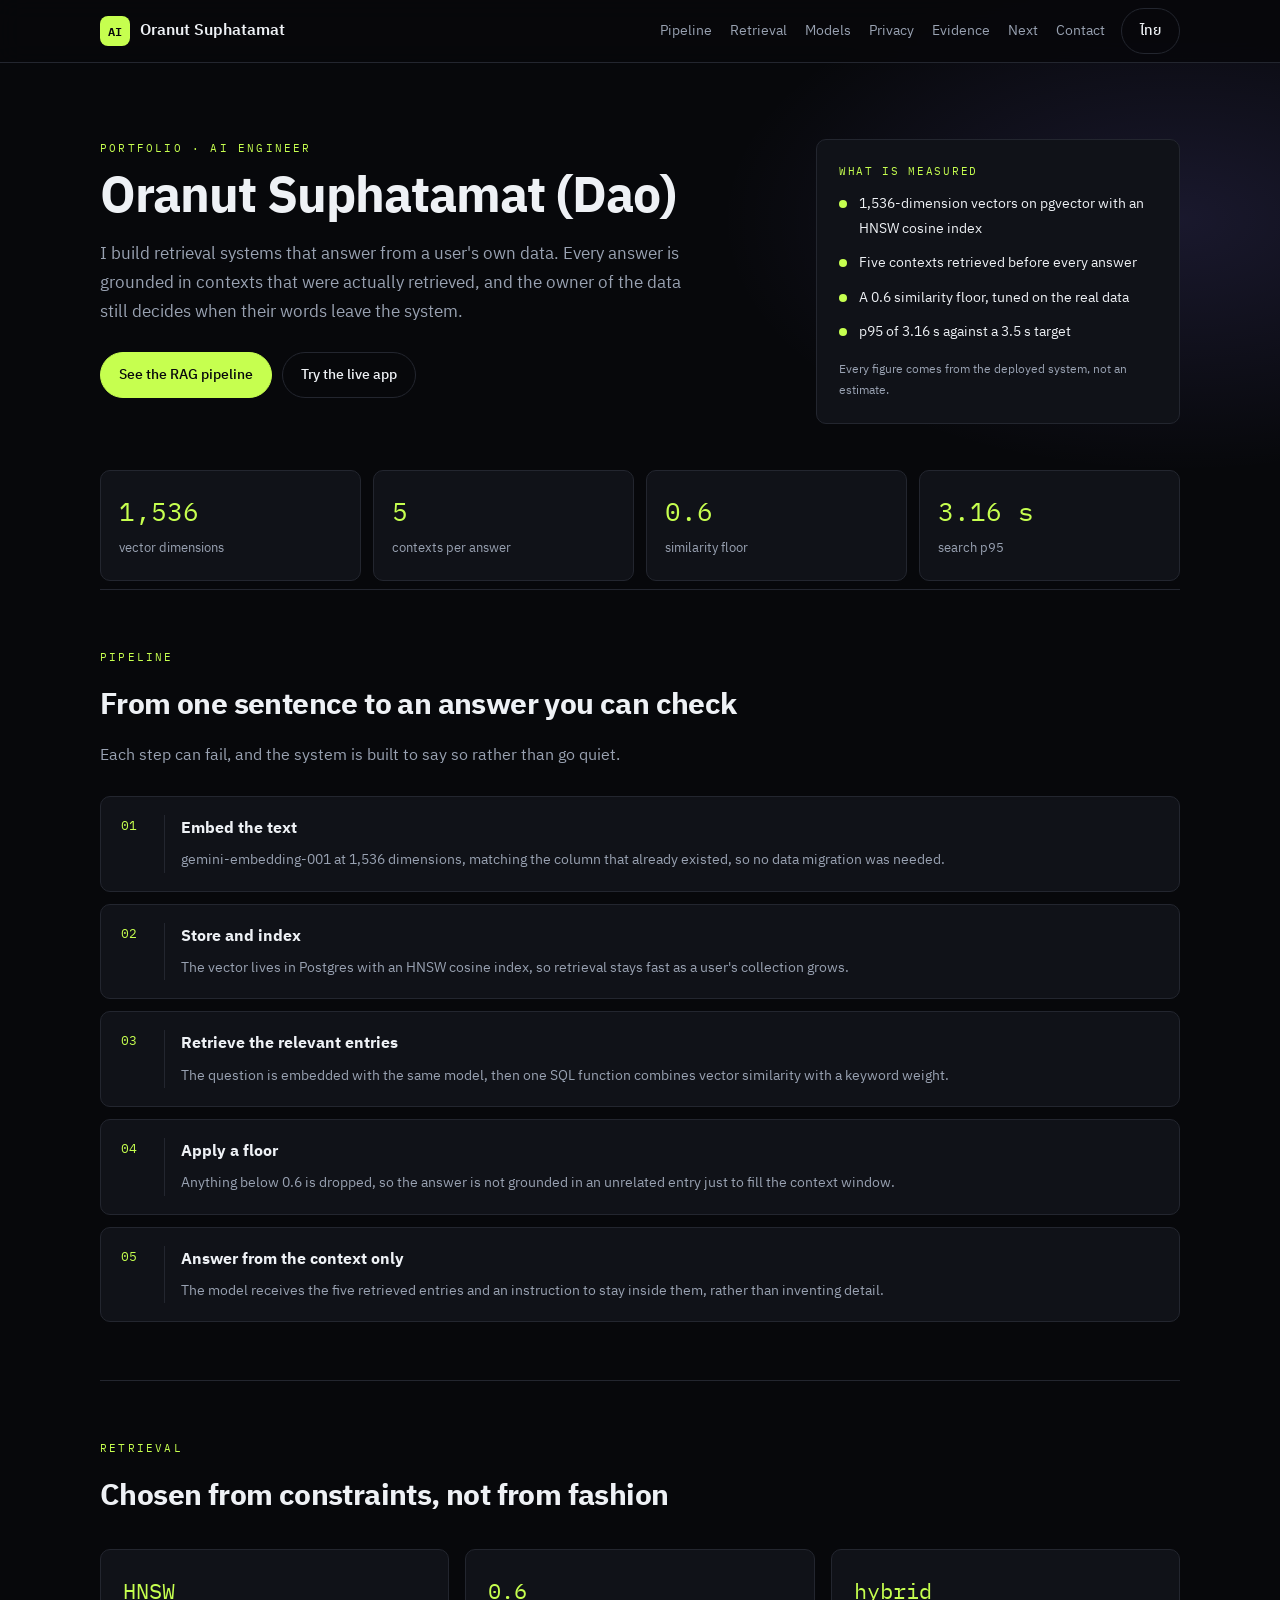
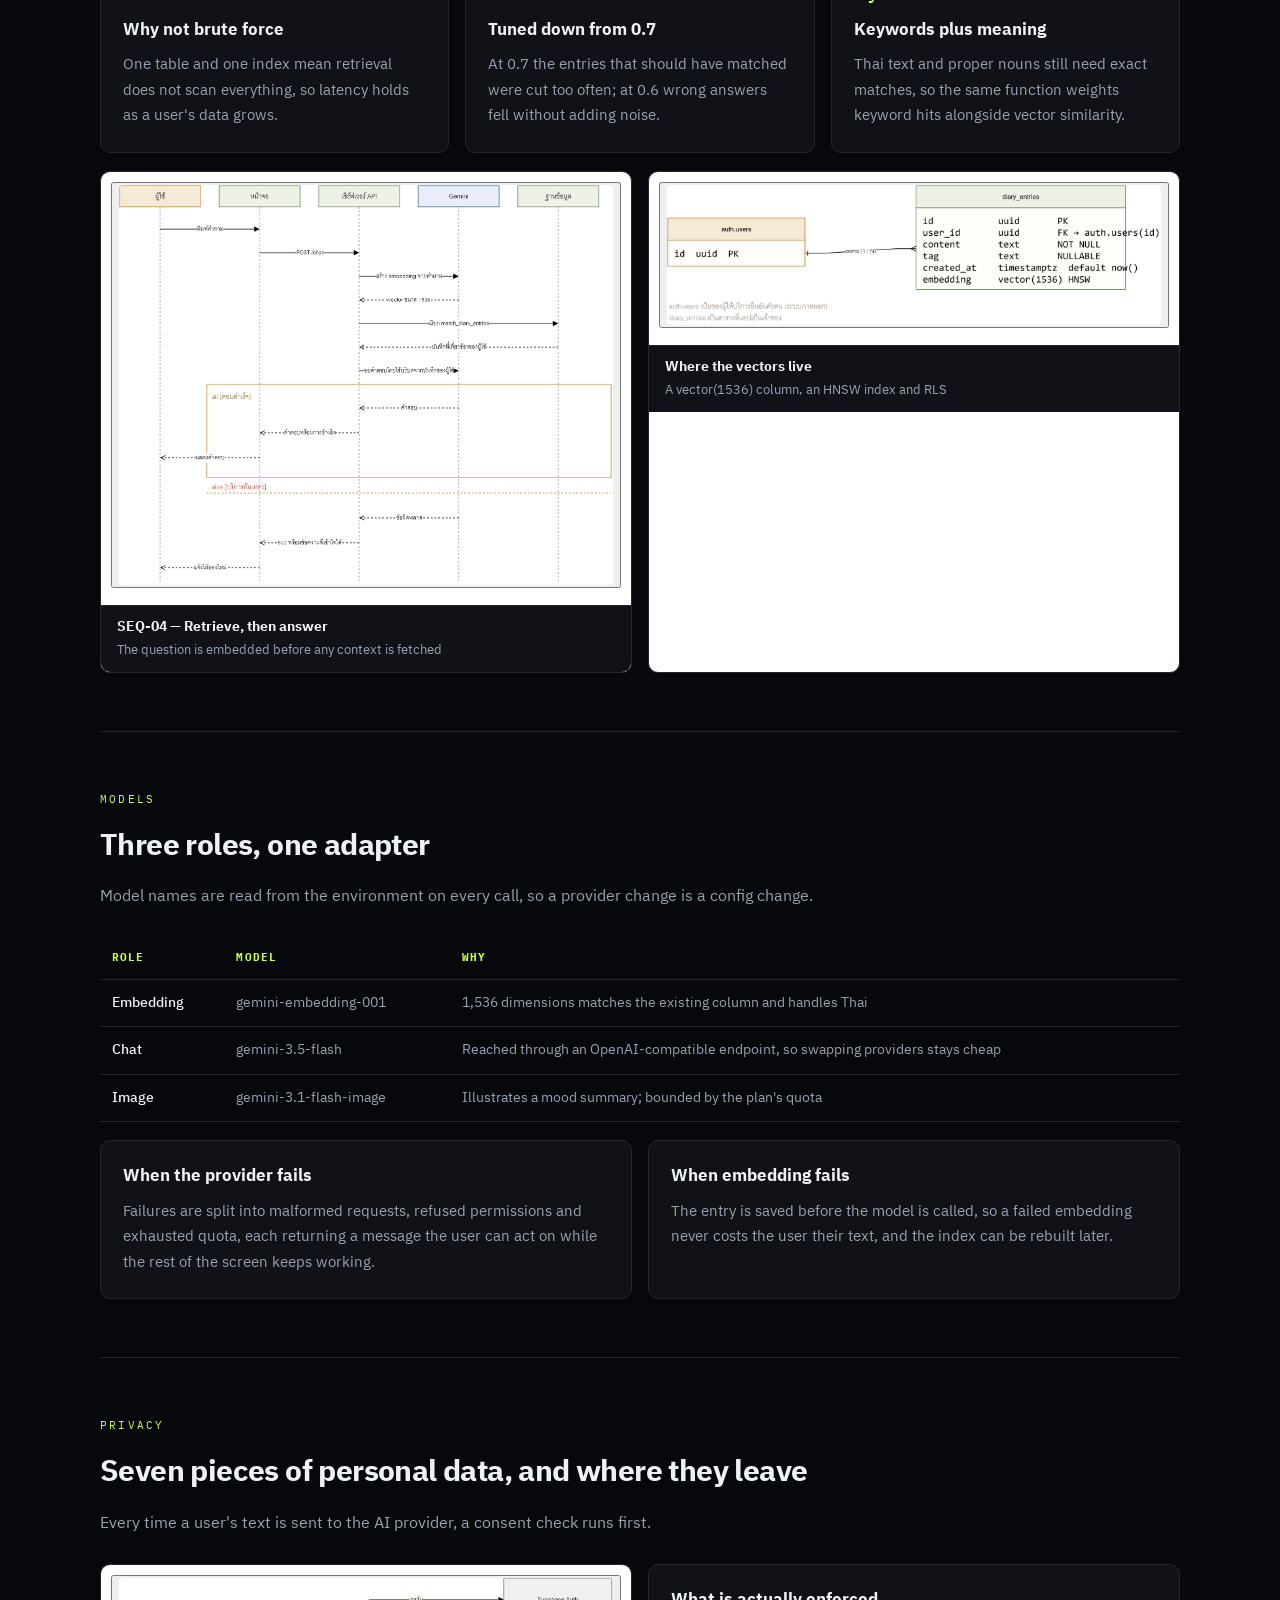
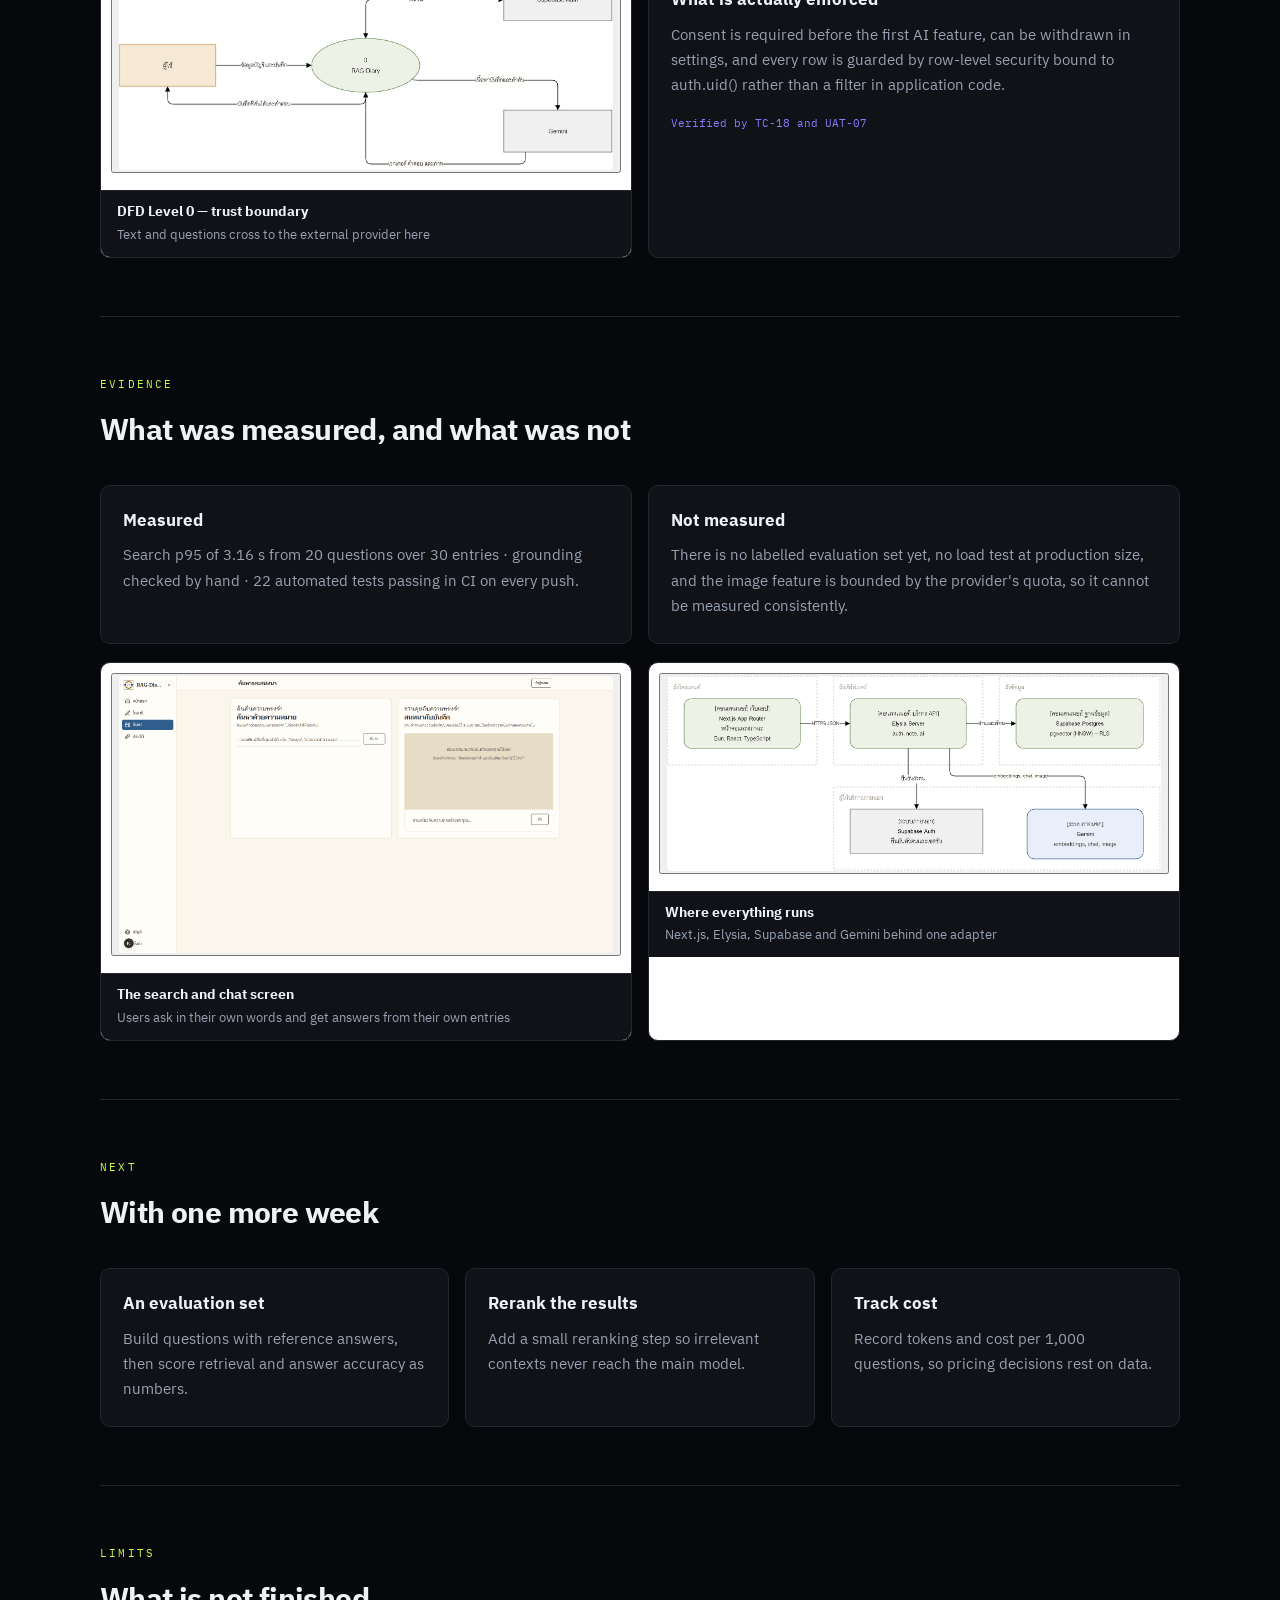
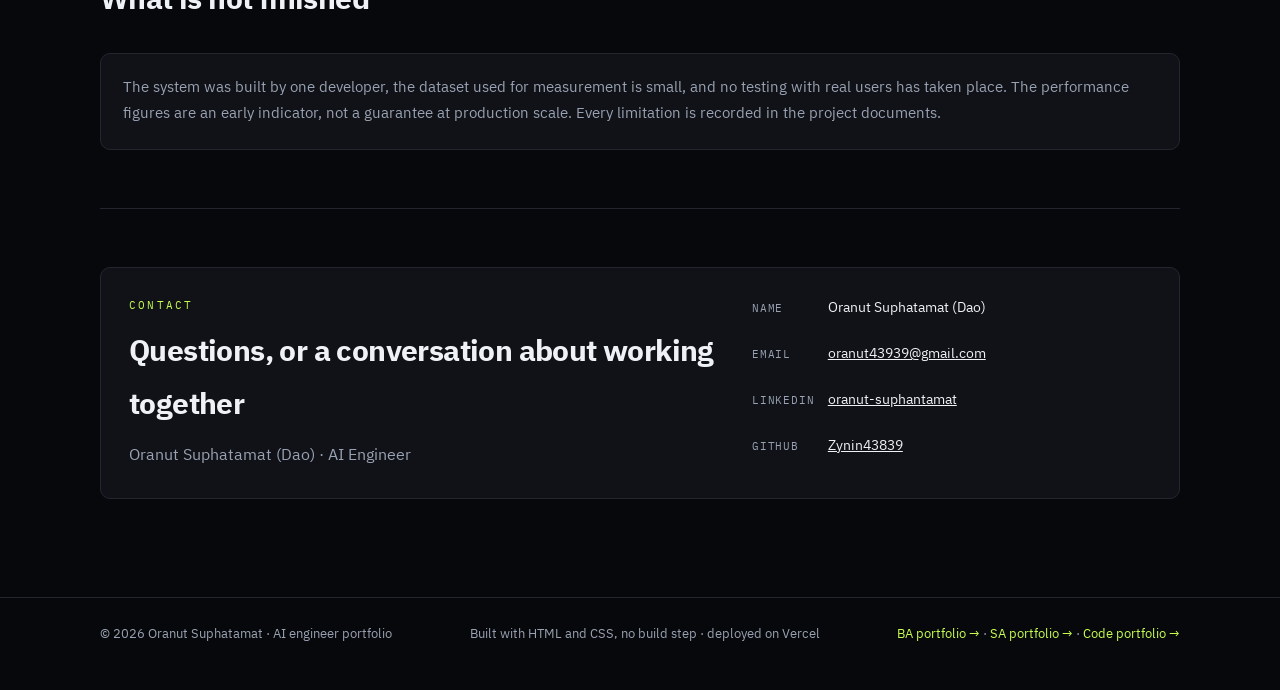
==== en/index.html @ 3054be08 "feat: add the AI engineering portfolio" ====
<!doctype html>
<html lang="en">
<head>
  <meta charset="utf-8" />
  <meta name="viewport" content="width=device-width, initial-scale=1" />
  <title>Oranut Suphatamat (Dao) | AI Engineer</title>
  <meta name="description" content="AI engineering portfolio: semantic retrieval on pgvector, RAG grounded in the user's own entries, and a consent gate before every model call." />
  <link rel="preconnect" href="https://fonts.googleapis.com" />
  <link rel="preconnect" href="https://fonts.gstatic.com" crossorigin />
  <link href="https://fonts.googleapis.com/css2?family=IBM+Plex+Sans+Thai:wght@400;500;600;700&family=IBM+Plex+Mono:wght@400;500&display=swap" rel="stylesheet" />
  <link rel="stylesheet" href="../styles.css" />
</head>
<body>
  <a class="skip-link" href="#main">Skip to main content</a>

  <header class="site-header">
    <div class="wrap header-inner">
      <a class="brand" href="#top">
        <span class="brand-mark">AI</span>
        <span class="brand-text">Oranut Suphatamat</span>
      </a>
      <nav class="site-nav" id="site-nav" aria-label="Main menu">
        <a href="#pipeline">Pipeline</a>
        <a href="#retrieval">Retrieval</a>
        <a href="#models">Models</a>
        <a href="#privacy">Privacy</a>
        <a href="#evidence">Evidence</a>
        <a href="#next">Next</a>
        <a href="#contact">Contact</a>
      </nav>
      <a class="btn btn-ghost" href="../" hreflang="th" lang="th" aria-label="ฉบับภาษาไทย">ไทย</a>
      <button class="nav-toggle" type="button" aria-expanded="false" aria-controls="site-nav" aria-label="Open menu">
        <span></span><span></span><span></span>
      </button>
    </div>
  </header>

  <main id="main">
    <section class="hero wrap" id="top">
      <div class="hero-copy">
        <p class="kicker">Portfolio · AI Engineer</p>
        <h1>Oranut Suphatamat (Dao)</h1>
        <p class="hero-lead">
          I build retrieval systems that answer from a user's own data. Every answer is grounded in
          contexts that were actually retrieved, and the owner of the data still decides when their
          words leave the system.
        </p>
        <div class="hero-actions">
          <a class="btn btn-primary" href="#pipeline">See the RAG pipeline</a>
          <a class="btn btn-ghost" href="https://rag-diary-app.vercel.app" target="_blank" rel="noopener">Try the live app</a>
        </div>
      </div>

      <aside class="hero-card" aria-label="Measured figures">
        <p class="card-label">What is measured</p>
        <ul class="check-list">
          <li>1,536-dimension vectors on pgvector with an HNSW cosine index</li>
          <li>Five contexts retrieved before every answer</li>
          <li>A 0.6 similarity floor, tuned on the real data</li>
          <li>p95 of 3.16 s against a 3.5 s target</li>
        </ul>
        <p class="card-note">Every figure comes from the deployed system, not an estimate.</p>
      </aside>
    </section>

    <section class="metrics wrap" aria-label="Summary figures">
      <div class="metric"><span class="metric-num">1,536</span><span class="metric-label">vector dimensions</span></div>
      <div class="metric"><span class="metric-num">5</span><span class="metric-label">contexts per answer</span></div>
      <div class="metric"><span class="metric-num">0.6</span><span class="metric-label">similarity floor</span></div>
      <div class="metric"><span class="metric-num">3.16 s</span><span class="metric-label">search p95</span></div>
    </section>

    <section class="section wrap" id="pipeline">
      <div class="section-head">
        <p class="kicker">Pipeline</p>
        <h2>From one sentence to an answer you can check</h2>
        <p class="section-sub">Each step can fail, and the system is built to say so rather than go quiet.</p>
      </div>
      <div class="steps">
        <div class="step">
          <div>
            <h3>Embed the text</h3>
            <p>gemini-embedding-001 at 1,536 dimensions, matching the column that already existed, so no data migration was needed.</p>
          </div>
        </div>
        <div class="step">
          <div>
            <h3>Store and index</h3>
            <p>The vector lives in Postgres with an HNSW cosine index, so retrieval stays fast as a user's collection grows.</p>
          </div>
        </div>
        <div class="step">
          <div>
            <h3>Retrieve the relevant entries</h3>
            <p>The question is embedded with the same model, then one SQL function combines vector similarity with a keyword weight.</p>
          </div>
        </div>
        <div class="step">
          <div>
            <h3>Apply a floor</h3>
            <p>Anything below 0.6 is dropped, so the answer is not grounded in an unrelated entry just to fill the context window.</p>
          </div>
        </div>
        <div class="step">
          <div>
            <h3>Answer from the context only</h3>
            <p>The model receives the five retrieved entries and an instruction to stay inside them, rather than inventing detail.</p>
          </div>
        </div>
      </div>
    </section>

    <section class="section wrap" id="retrieval">
      <div class="section-head">
        <p class="kicker">Retrieval</p>
        <h2>Chosen from constraints, not from fashion</h2>
      </div>
      <div class="grid-3">
        <article class="card">
          <span class="metric-inline">HNSW</span>
          <h3>Why not brute force</h3>
          <p>One table and one index mean retrieval does not scan everything, so latency holds as a user's data grows.</p>
        </article>
        <article class="card">
          <span class="metric-inline">0.6</span>
          <h3>Tuned down from 0.7</h3>
          <p>At 0.7 the entries that should have matched were cut too often; at 0.6 wrong answers fell without adding noise.</p>
        </article>
        <article class="card">
          <span class="metric-inline">hybrid</span>
          <h3>Keywords plus meaning</h3>
          <p>Thai text and proper nouns still need exact matches, so the same function weights keyword hits alongside vector similarity.</p>
        </article>
      </div>
      <div class="figure-grid" style="margin-top: 18px;">
        <figure class="diagram-card">
          <button class="diagram" type="button" data-full="../assets/img/seq04.png">
            <img src="../assets/img/seq04.png" alt="Sequence diagram for retrieval then answer" loading="lazy" />
          </button>
          <figcaption><strong>SEQ-04 — Retrieve, then answer</strong>The question is embedded before any context is fetched</figcaption>
        </figure>
        <figure class="diagram-card">
          <button class="diagram" type="button" data-full="../assets/img/erd.png">
            <img src="../assets/img/erd.png" alt="Data model of diary_entries" loading="lazy" />
          </button>
          <figcaption><strong>Where the vectors live</strong>A vector(1536) column, an HNSW index and RLS</figcaption>
        </figure>
      </div>
    </section>

    <section class="section wrap" id="models">
      <div class="section-head">
        <p class="kicker">Models</p>
        <h2>Three roles, one adapter</h2>
        <p class="section-sub">Model names are read from the environment on every call, so a provider change is a config change.</p>
      </div>
      <table class="spec">
        <thead>
          <tr><th>Role</th><th>Model</th><th>Why</th></tr>
        </thead>
        <tbody>
          <tr><td><strong>Embedding</strong></td><td>gemini-embedding-001</td><td>1,536 dimensions matches the existing column and handles Thai</td></tr>
          <tr><td><strong>Chat</strong></td><td>gemini-3.5-flash</td><td>Reached through an OpenAI-compatible endpoint, so swapping providers stays cheap</td></tr>
          <tr><td><strong>Image</strong></td><td>gemini-3.1-flash-image</td><td>Illustrates a mood summary; bounded by the plan's quota</td></tr>
        </tbody>
      </table>
      <div class="grid-2" style="margin-top: 18px;">
        <article class="card">
          <h3>When the provider fails</h3>
          <p>
            Failures are split into malformed requests, refused permissions and exhausted quota, each
            returning a message the user can act on while the rest of the screen keeps working.
          </p>
        </article>
        <article class="card">
          <h3>When embedding fails</h3>
          <p>
            The entry is saved before the model is called, so a failed embedding never costs the user
            their text, and the index can be rebuilt later.
          </p>
        </article>
      </div>
    </section>

    <section class="section wrap" id="privacy">
      <div class="section-head">
        <p class="kicker">Privacy</p>
        <h2>Seven pieces of personal data, and where they leave</h2>
        <p class="section-sub">Every time a user's text is sent to the AI provider, a consent check runs first.</p>
      </div>
      <div class="grid-2">
        <figure class="diagram-card">
          <button class="diagram" type="button" data-full="../assets/img/dfd-l0.png">
            <img src="../assets/img/dfd-l0.png" alt="Context level data flow diagram showing the trust boundary" loading="lazy" />
          </button>
          <figcaption><strong>DFD Level 0 — trust boundary</strong>Text and questions cross to the external provider here</figcaption>
        </figure>
        <div class="card">
          <h3>What is actually enforced</h3>
          <p>
            Consent is required before the first AI feature, can be withdrawn in settings, and every
            row is guarded by row-level security bound to auth.uid() rather than a filter in application code.
          </p>
          <p class="tag">Verified by TC-18 and UAT-07</p>
        </div>
      </div>
    </section>

    <section class="section wrap" id="evidence">
      <div class="section-head">
        <p class="kicker">Evidence</p>
        <h2>What was measured, and what was not</h2>
      </div>
      <div class="grid-2">
        <article class="card">
          <h3>Measured</h3>
          <p>
            Search p95 of 3.16 s from 20 questions over 30 entries · grounding checked by hand ·
            22 automated tests passing in CI on every push.
          </p>
        </article>
        <article class="card">
          <h3>Not measured</h3>
          <p>
            There is no labelled evaluation set yet, no load test at production size, and the image
            feature is bounded by the provider's quota, so it cannot be measured consistently.
          </p>
        </article>
      </div>
      <div class="figure-grid" style="margin-top: 18px;">
        <figure class="diagram-card">
          <button class="diagram" type="button" data-full="../assets/img/app-search.png">
            <img src="../assets/img/app-search.png" alt="Semantic search and chat screen" loading="lazy" />
          </button>
          <figcaption><strong>The search and chat screen</strong>Users ask in their own words and get answers from their own entries</figcaption>
        </figure>
        <figure class="diagram-card">
          <button class="diagram" type="button" data-full="../assets/img/c4-l2.png">
            <img src="../assets/img/c4-l2.png" alt="C4 level 2 container diagram" loading="lazy" />
          </button>
          <figcaption><strong>Where everything runs</strong>Next.js, Elysia, Supabase and Gemini behind one adapter</figcaption>
        </figure>
      </div>
    </section>

    <section class="section wrap" id="next">
      <div class="section-head">
        <p class="kicker">Next</p>
        <h2>With one more week</h2>
      </div>
      <div class="grid-3">
        <article class="card">
          <h3>An evaluation set</h3>
          <p>Build questions with reference answers, then score retrieval and answer accuracy as numbers.</p>
        </article>
        <article class="card">
          <h3>Rerank the results</h3>
          <p>Add a small reranking step so irrelevant contexts never reach the main model.</p>
        </article>
        <article class="card">
          <h3>Track cost</h3>
          <p>Record tokens and cost per 1,000 questions, so pricing decisions rest on data.</p>
        </article>
      </div>
    </section>

    <section class="section wrap" id="limits">
      <div class="section-head">
        <p class="kicker">Limits</p>
        <h2>What is not finished</h2>
      </div>
      <div class="card">
        <p>
          The system was built by one developer, the dataset used for measurement is small, and no
          testing with real users has taken place. The performance figures are an early indicator,
          not a guarantee at production scale. Every limitation is recorded in the project documents.
        </p>
      </div>
    </section>

    <section class="section wrap" id="contact">
      <div class="contact-card">
        <div>
          <p class="kicker">Contact</p>
          <h2>Questions, or a conversation about working together</h2>
          <p class="section-sub">Oranut Suphatamat (Dao) · AI Engineer</p>
        </div>
        <ul class="contact-list">
          <li><span>Name</span>Oranut Suphatamat (Dao)</li>
          <li><span>Email</span><a href="mailto:oranut43939@gmail.com">oranut43939@gmail.com</a></li>
          <li><span>LinkedIn</span><a href="https://www.linkedin.com/in/oranut-suphantamat-02225635b/" target="_blank" rel="noopener">oranut-suphantamat</a></li>
          <li><span>GitHub</span><a href="https://github.com/Zynin43839" target="_blank" rel="noopener">Zynin43839</a></li>
        </ul>
      </div>
    </section>
  </main>

  <footer class="site-footer">
    <div class="wrap footer-inner">
      <p>© <span id="year"></span> Oranut Suphatamat · AI engineer portfolio</p>
      <p>Built with HTML and CSS, no build step · deployed on Vercel</p>
      <p>
        <a href="https://oranut-ba-portfolio.vercel.app">BA portfolio →</a> ·
        <a href="https://oranut-sa-portfolio.vercel.app">SA portfolio →</a> ·
        <a href="https://dao-portfolio-space.vercel.app">Code portfolio →</a>
      </p>
    </div>
  </footer>

  <dialog class="lightbox" id="lightbox" aria-label="Enlarged image">
    <button class="lightbox-close" type="button" aria-label="Close">Close</button>
    <img id="lightbox-img" alt="" />
  </dialog>

  <script src="../script.js"></script>
</body>
</html>
---- styles.css ----
/* Signal theme — AI engineering portfolio */
:root {
  --bg: #07080b;
  --panel: #101218;
  --panel-2: #151821;
  --line: #23262f;
  --ink: #eef1f5;
  --muted: #99a2b2;
  --accent: #c6ff4f;
  --accent-2: #8b7cff;
  --radius: 10px;
  --mono: "IBM Plex Mono", ui-monospace, SFMono-Regular, Menlo, monospace;
  --sans: "IBM Plex Sans Thai", "Inter", system-ui, -apple-system, sans-serif;
}

* { box-sizing: border-box; }
html { scroll-behavior: smooth; }

body {
  margin: 0;
  font-family: var(--sans);
  color: var(--ink);
  line-height: 1.75;
  background:
    radial-gradient(900px 480px at 12% -8%, rgba(198, 255, 79, 0.1), transparent 62%),
    radial-gradient(760px 420px at 92% 4%, rgba(139, 124, 255, 0.14), transparent 60%),
    var(--bg);
  -webkit-font-smoothing: antialiased;
}

a { color: inherit; }

.skip-link {
  position: absolute; left: -9999px; top: 0;
  background: var(--accent); color: #07080b; padding: 8px 14px; z-index: 100;
}
.skip-link:focus { left: 12px; top: 12px; }

.wrap { width: min(1080px, 92vw); margin-inline: auto; }

/* header */
.site-header {
  position: sticky; top: 0; z-index: 40;
  background: rgba(7, 8, 11, 0.86);
  backdrop-filter: blur(12px);
  border-bottom: 1px solid var(--line);
}
.header-inner { display: flex; align-items: center; gap: 16px; min-height: 62px; }
.brand { display: flex; align-items: center; gap: 10px; text-decoration: none; font-weight: 600; }
.brand-mark {
  display: grid; place-items: center; width: 30px; height: 30px;
  border-radius: 8px; background: var(--accent); color: #07080b;
  font-family: var(--mono); font-size: 12px; font-weight: 600;
}
.site-nav { display: flex; gap: 18px; margin-left: auto; font-size: 14px; }
.site-nav a { text-decoration: none; color: var(--muted); }
.site-nav a:hover, .site-nav a:focus-visible { color: var(--ink); }

.nav-toggle {
  display: none; margin-left: auto; width: 38px; height: 34px; padding: 8px;
  background: none; border: 1px solid var(--line); border-radius: 8px; cursor: pointer;
}
.nav-toggle span { display: block; height: 1.5px; background: var(--ink); margin: 4px 0; }

/* buttons */
.btn {
  display: inline-flex; align-items: center; gap: 8px;
  padding: 10px 18px; border-radius: 999px;
  text-decoration: none; font-size: 14px; font-weight: 500;
  border: 1px solid var(--line); color: var(--ink); background: transparent;
  transition: border-color 0.15s, background 0.15s, color 0.15s;
}
.btn:hover { border-color: var(--accent); color: var(--accent); }
.btn-primary { background: var(--accent); border-color: var(--accent); color: #07080b; }
.btn-primary:hover { background: #d4ff74; color: #07080b; }
.btn-ghost:hover { background: var(--panel); }

/* hero */
.hero { display: grid; grid-template-columns: 1.3fr 0.7fr; gap: 40px; padding: 76px 0 46px; }
.kicker {
  font-family: var(--mono); font-size: 11px; letter-spacing: 0.2em;
  text-transform: uppercase; color: var(--accent); margin: 0 0 12px;
}
h1 { font-size: clamp(30px, 4.6vw, 50px); line-height: 1.1; margin: 0 0 16px; letter-spacing: -0.02em; }
.hero-lead { color: var(--muted); font-size: 16.5px; max-width: 60ch; margin: 0 0 24px; }
.hero-actions { display: flex; flex-wrap: wrap; gap: 10px; }

.hero-card {
  border: 1px solid var(--line); background: var(--panel);
  border-radius: var(--radius); padding: 22px;
}
.card-label {
  font-family: var(--mono); font-size: 10.5px; letter-spacing: 0.16em;
  text-transform: uppercase; color: var(--accent); margin: 0 0 12px;
}
.check-list { list-style: none; margin: 0; padding: 0; display: grid; gap: 10px; font-size: 14px; }
.check-list li { padding-left: 20px; position: relative; }
.check-list li::before {
  content: ""; position: absolute; left: 0; top: 8px;
  width: 8px; height: 8px; border-radius: 50%; background: var(--accent);
}
.card-note { margin: 14px 0 0; font-size: 12px; color: var(--muted); }

/* metrics */
.metrics { display: grid; grid-template-columns: repeat(4, 1fr); gap: 12px; margin-bottom: 8px; }
.metric {
  border: 1px solid var(--line); background: var(--panel);
  border-radius: var(--radius); padding: 18px;
}
.metric-num { display: block; font-family: var(--mono); font-size: 26px; color: var(--accent); }
.metric-label { font-size: 12.5px; color: var(--muted); }

/* sections */
.section { padding: 58px 0; border-top: 1px solid var(--line); }
.section-head { margin-bottom: 26px; }
h2 { font-size: clamp(22px, 2.7vw, 30px); margin: 0 0 10px; letter-spacing: -0.02em; }
.section-sub { color: var(--muted); margin: 0; max-width: 72ch; }

.grid-2 { display: grid; grid-template-columns: repeat(2, 1fr); gap: 16px; }
.grid-3 { display: grid; grid-template-columns: repeat(3, 1fr); gap: 16px; }

.card {
  border: 1px solid var(--line); background: var(--panel);
  border-radius: var(--radius); padding: 22px;
}
.card h3 { margin: 0 0 8px; font-size: 16.5px; }
.card p { margin: 0; color: var(--muted); font-size: 14.5px; }
.card .tag {
  display: inline-block; margin-top: 14px; font-family: var(--mono);
  font-size: 11px; color: var(--accent-2);
}
.card .metric-inline {
  font-family: var(--mono); font-size: 22px; color: var(--accent);
  display: block; margin-bottom: 6px;
}

/* pipeline steps */
.steps { display: grid; gap: 12px; counter-reset: step; }
.step {
  display: grid; grid-template-columns: 44px 1fr; gap: 16px;
  border: 1px solid var(--line); background: var(--panel);
  border-radius: var(--radius); padding: 18px 20px;
}
.step::before {
  counter-increment: step; content: counter(step, decimal-leading-zero);
  font-family: var(--mono); font-size: 13px; color: var(--accent);
  border-right: 1px solid var(--line); padding-right: 12px;
}
.step h3 { margin: 0 0 6px; font-size: 15.5px; }
.step p { margin: 0; color: var(--muted); font-size: 14px; }

/* figures */
.figure-grid { display: grid; grid-template-columns: repeat(2, 1fr); gap: 16px; }
figure.diagram-card {
  margin: 0; border: 1px solid var(--line); background: #fff;
  border-radius: var(--radius); padding: 10px; overflow: hidden;
}
figure.diagram-card img { width: 100%; display: block; border-radius: 4px; }
figure.diagram-card figcaption {
  background: var(--panel); margin: 10px -10px -10px; padding: 10px 16px;
  border-top: 1px solid var(--line); color: var(--muted); font-size: 12.5px;
}
figure.diagram-card figcaption strong { display: block; color: var(--ink); font-size: 13.5px; }

/* table */
table.spec { width: 100%; border-collapse: collapse; font-size: 14px; }
table.spec th, table.spec td { text-align: left; padding: 11px 12px; border-bottom: 1px solid var(--line); vertical-align: top; }
table.spec th {
  font-family: var(--mono); font-size: 11px; letter-spacing: 0.1em;
  text-transform: uppercase; color: var(--accent);
}
table.spec td { color: var(--muted); }
table.spec td strong { color: var(--ink); font-weight: 500; }

/* contact */
.contact-card {
  display: grid; grid-template-columns: 1.2fr 0.8fr; gap: 24px;
  border: 1px solid var(--line); background: var(--panel);
  border-radius: var(--radius); padding: 28px;
}
.contact-list { list-style: none; margin: 0; padding: 0; display: grid; gap: 9px; font-size: 14px; }
.contact-list span {
  display: inline-block; min-width: 76px; color: var(--muted);
  font-family: var(--mono); font-size: 11px; letter-spacing: 0.08em; text-transform: uppercase;
}

/* footer */
.site-footer { border-top: 1px solid var(--line); margin-top: 40px; padding: 26px 0 44px; }
.footer-inner { display: flex; flex-wrap: wrap; gap: 12px; justify-content: space-between; color: var(--muted); font-size: 12.5px; }
.footer-inner a { color: var(--accent); text-decoration: none; }
.footer-inner p { margin: 0; }

/* lightbox */
.lightbox { border: none; padding: 0; background: transparent; max-width: 92vw; }
.lightbox::backdrop { background: rgba(4, 5, 8, 0.92); }
.lightbox img { max-width: 92vw; max-height: 86vh; display: block; border-radius: 6px; border: 1px solid var(--line); }
.lightbox-close {
  position: absolute; top: -36px; right: 0; background: none; color: var(--ink);
  border: 1px solid var(--line); border-radius: 999px; padding: 4px 12px;
  cursor: pointer; font-size: 12px;
}

/* reveal */
.reveal { opacity: 0; transform: translateY(12px); transition: opacity 0.45s ease, transform 0.45s ease; }
.reveal.is-visible { opacity: 1; transform: none; }

@media (prefers-reduced-motion: reduce) {
  html { scroll-behavior: auto; }
  .reveal { opacity: 1; transform: none; transition: none; }
}

/* responsive */
@media (max-width: 900px) {
  .hero { grid-template-columns: 1fr; gap: 26px; padding-top: 50px; }
  .metrics { grid-template-columns: repeat(2, 1fr); }
  .grid-3 { grid-template-columns: repeat(2, 1fr); }
  .contact-card { grid-template-columns: 1fr; }
}

@media (max-width: 680px) {
  .site-nav {
    display: none; position: absolute; top: 62px; left: 0; right: 0;
    flex-direction: column; gap: 0; background: var(--panel);
    border-bottom: 1px solid var(--line); padding: 8px 4vw 14px;
  }
  .site-nav.is-open { display: flex; }
  .site-nav a { padding: 10px 0; border-bottom: 1px solid var(--line); }
  .grid-2, .grid-3, .figure-grid { grid-template-columns: 1fr; }
  h1 { font-size: 30px; }
}
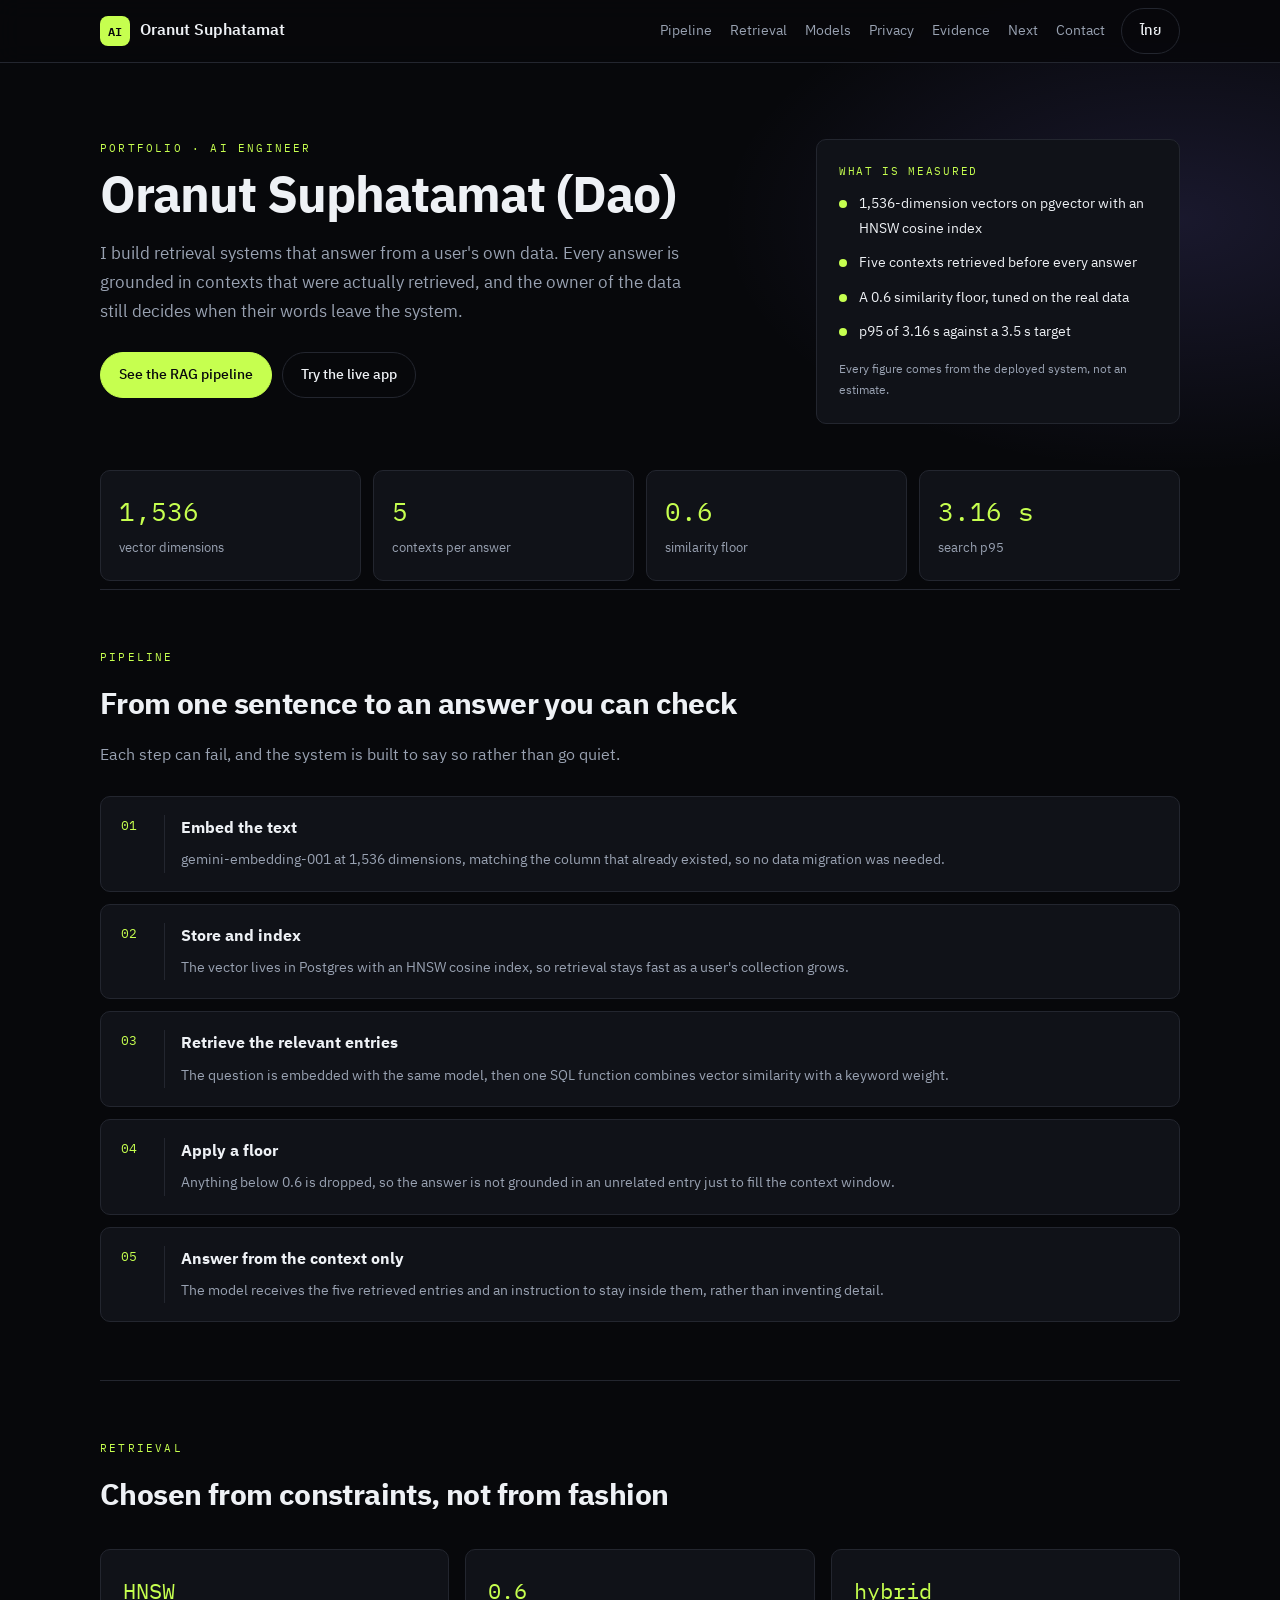
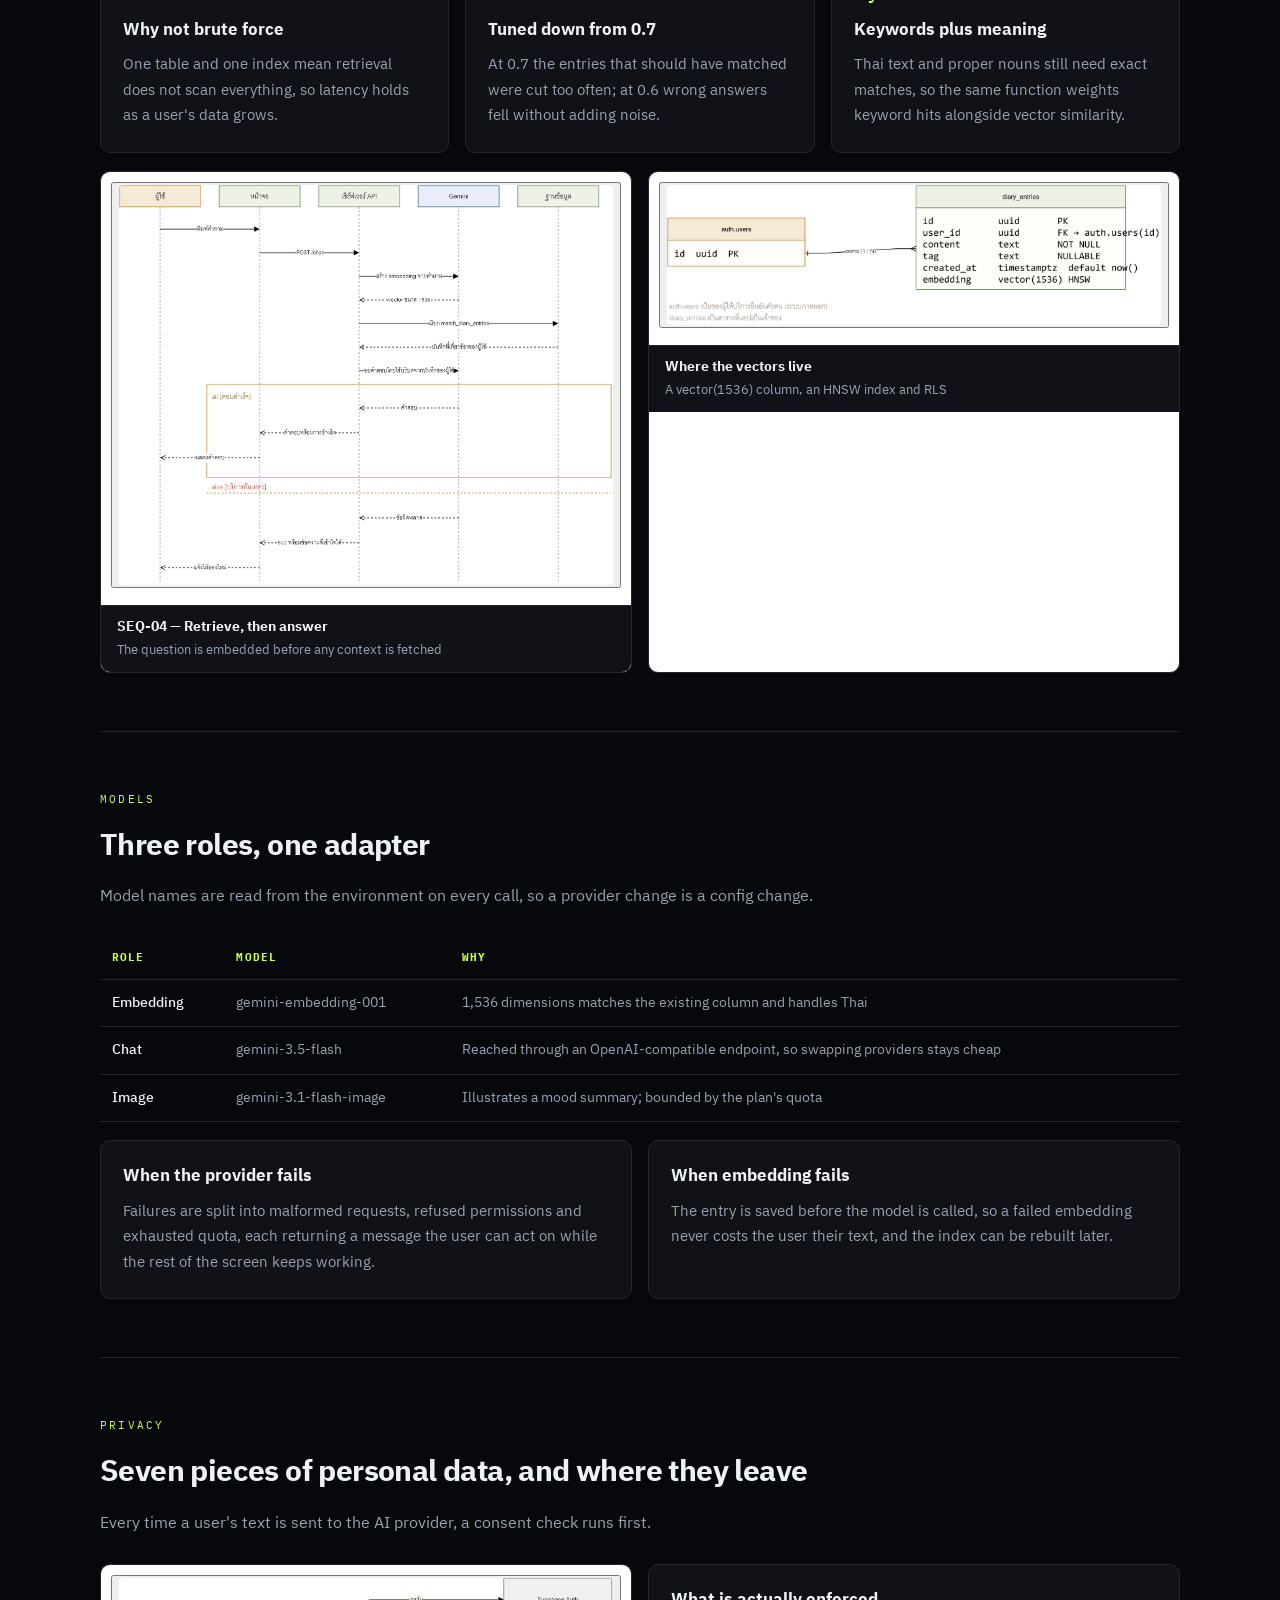
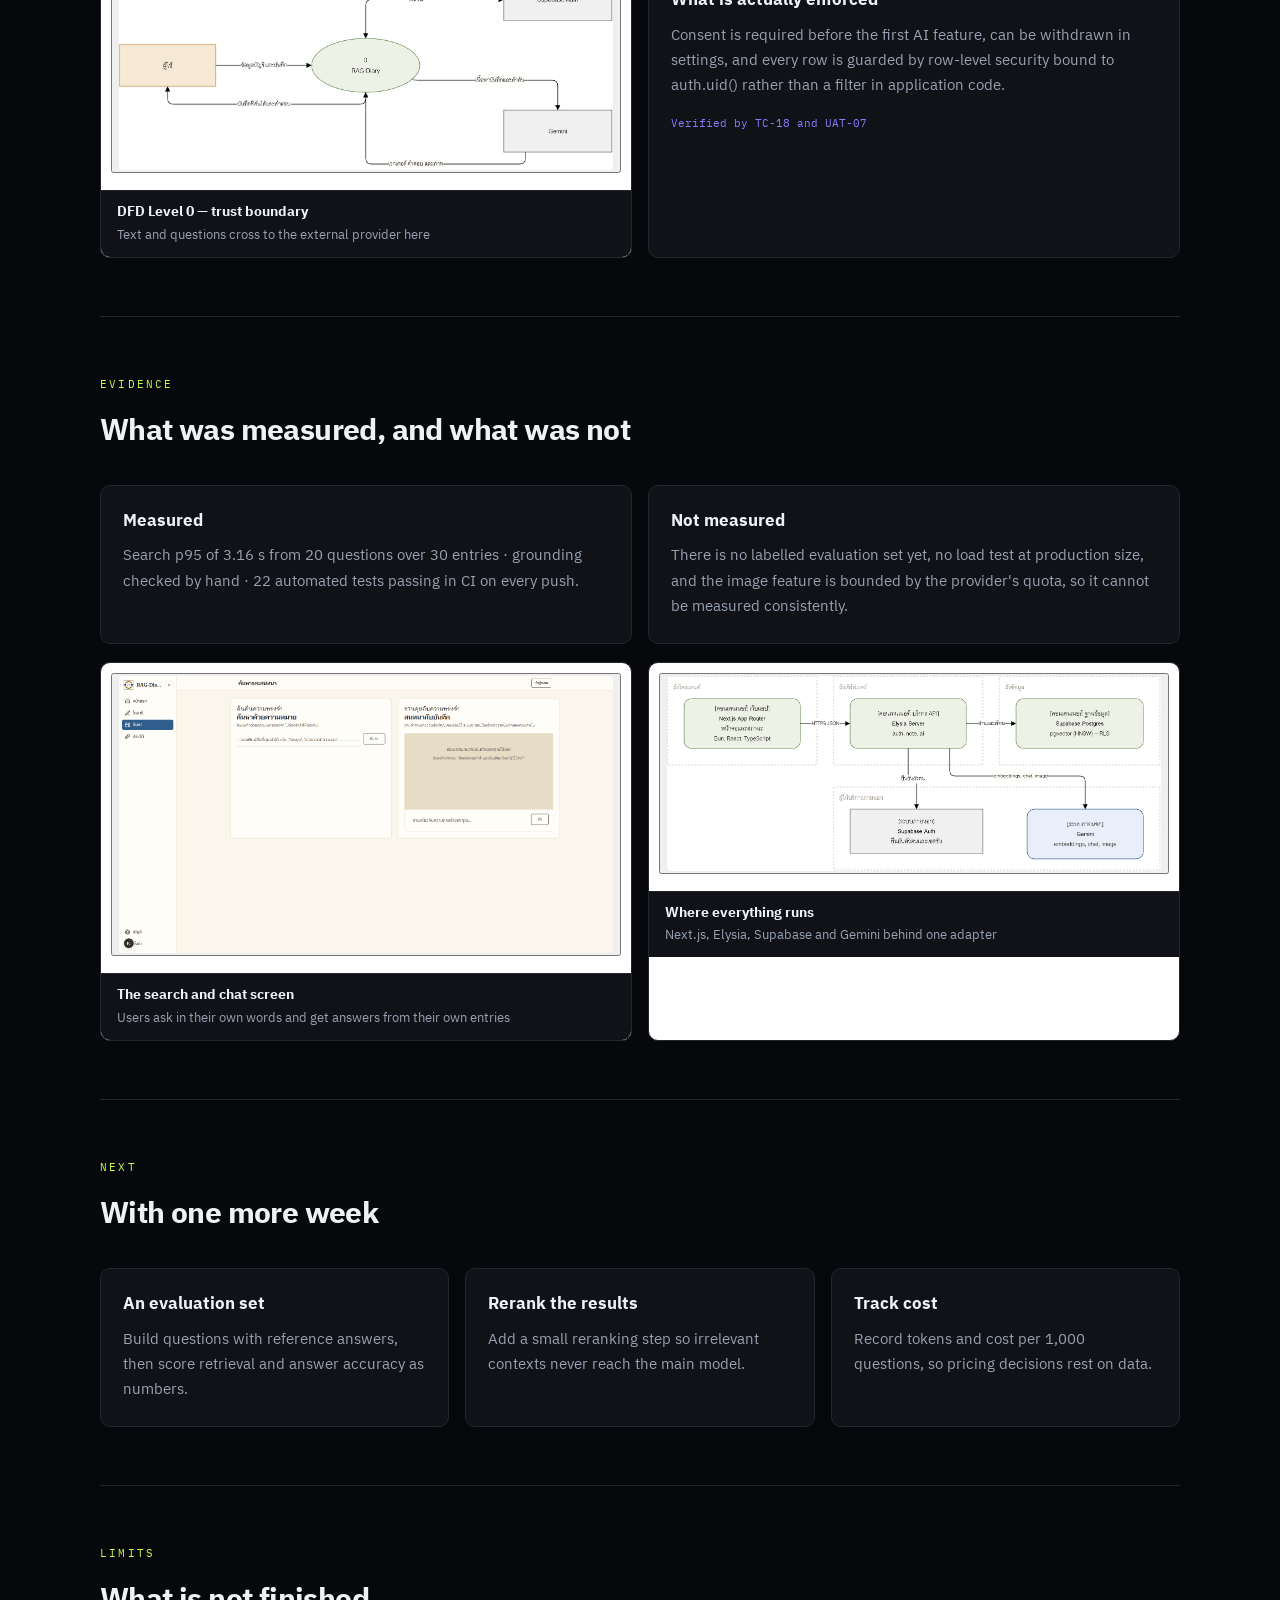
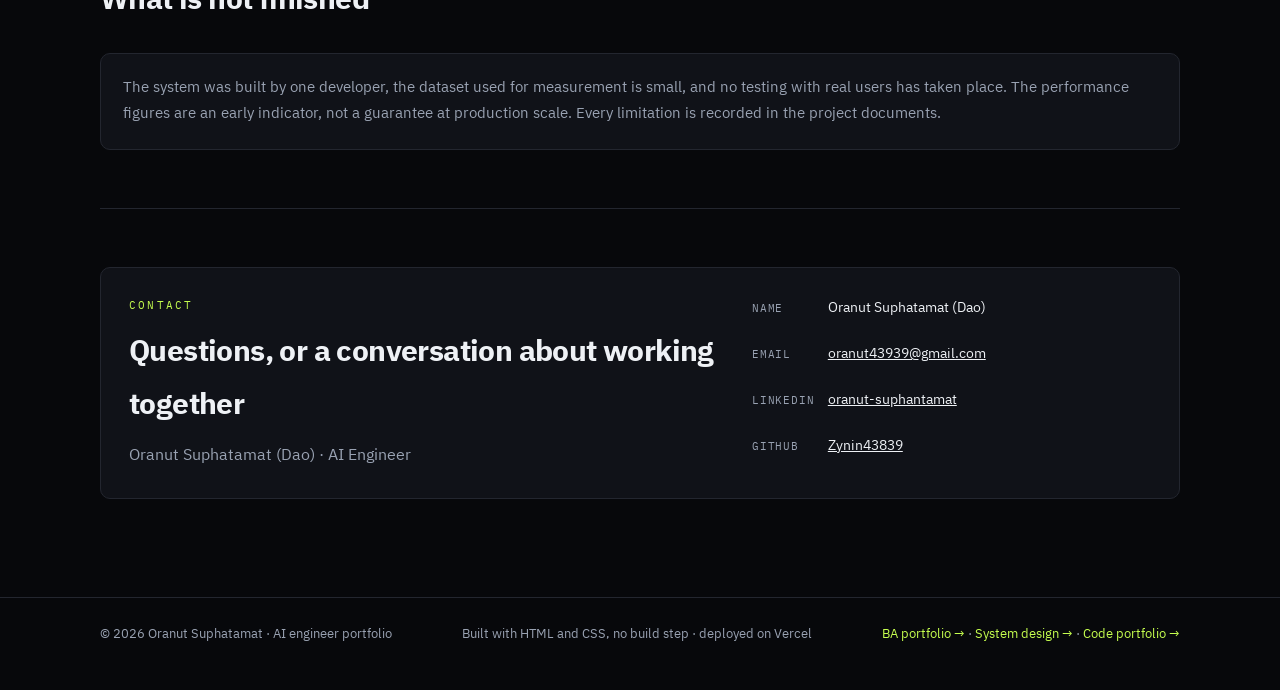
==== commit d6bcf30c: "chore(links): point the footer at the merged design section" ====
--- a/en/index.html
+++ b/en/index.html
@@ -301,7 +301,7 @@
       <p>Built with HTML and CSS, no build step · deployed on Vercel</p>
       <p>
         <a href="https://oranut-ba-portfolio.vercel.app">BA portfolio →</a> ·
-        <a href="https://oranut-sa-portfolio.vercel.app">SA portfolio →</a> ·
+        <a href="https://oranut-ba-portfolio.vercel.app/#design">System design →</a> ·
         <a href="https://dao-portfolio-space.vercel.app">Code portfolio →</a>
       </p>
     </div>
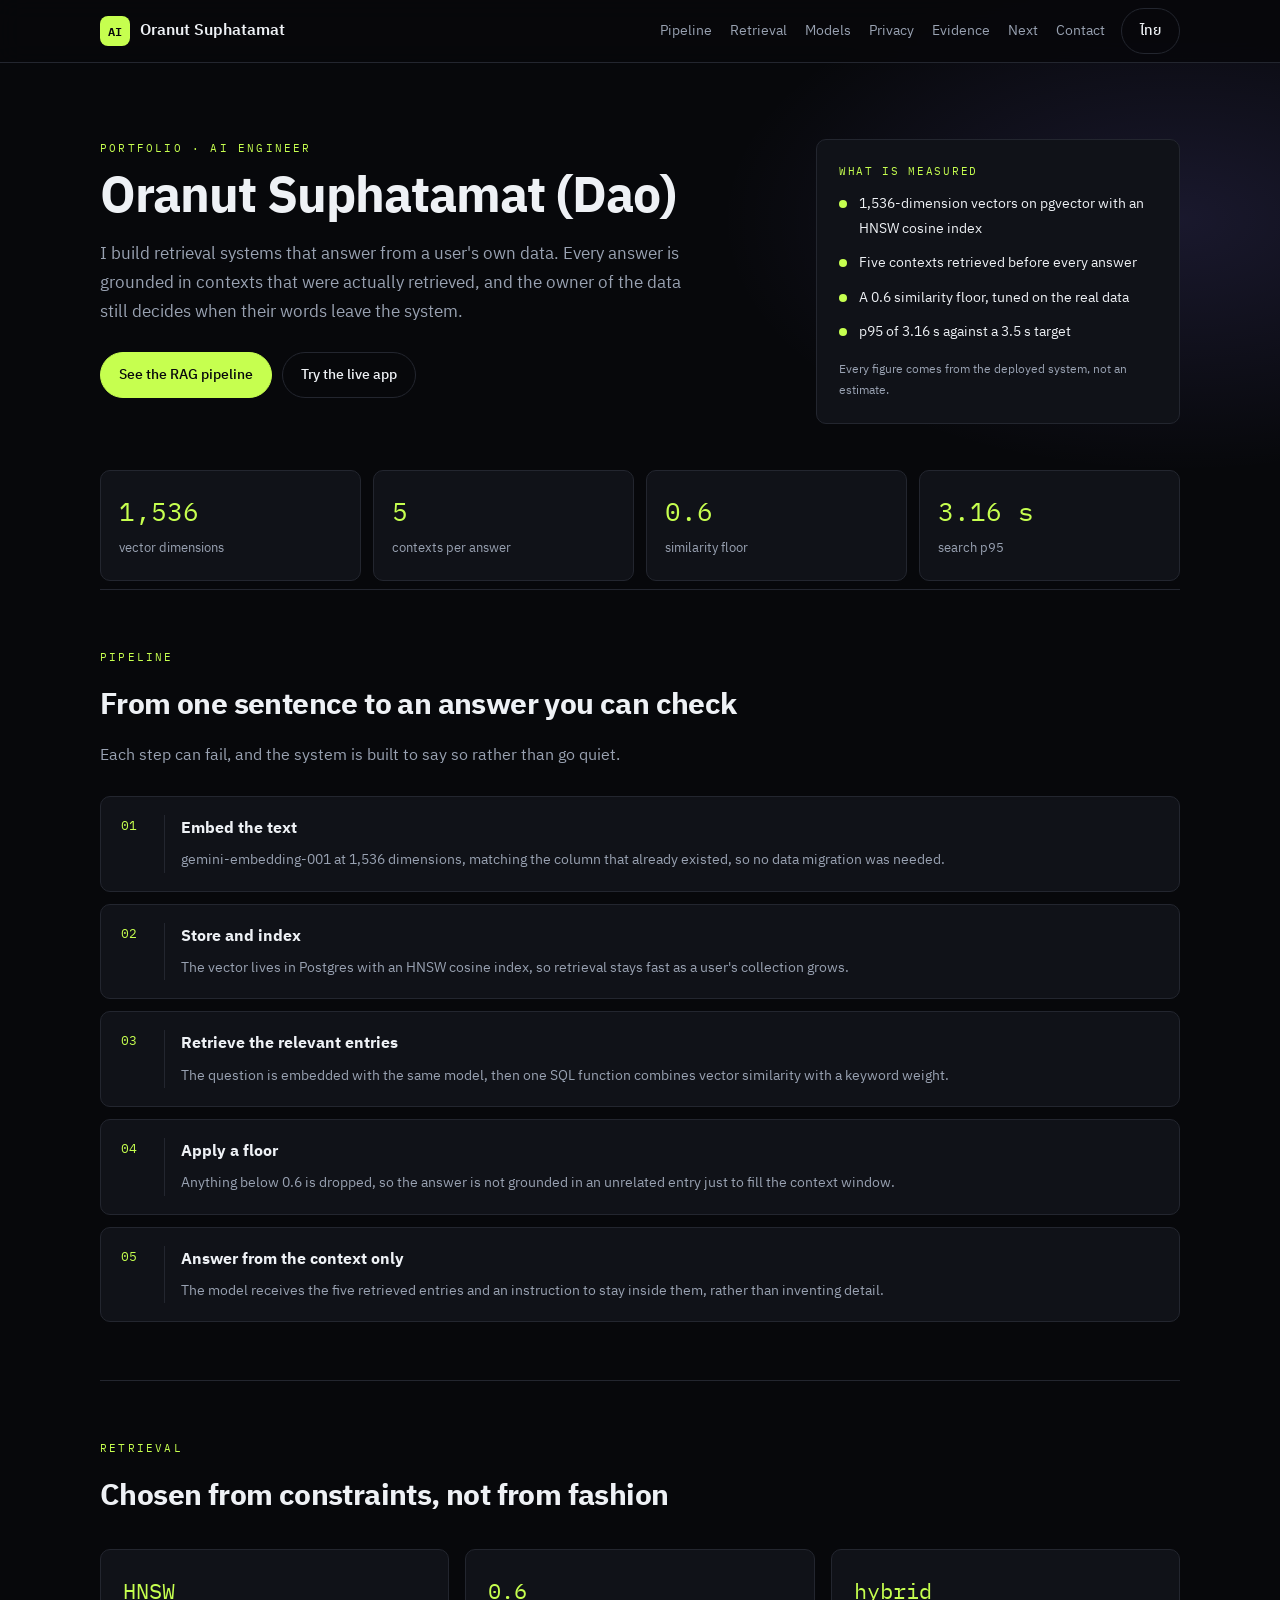
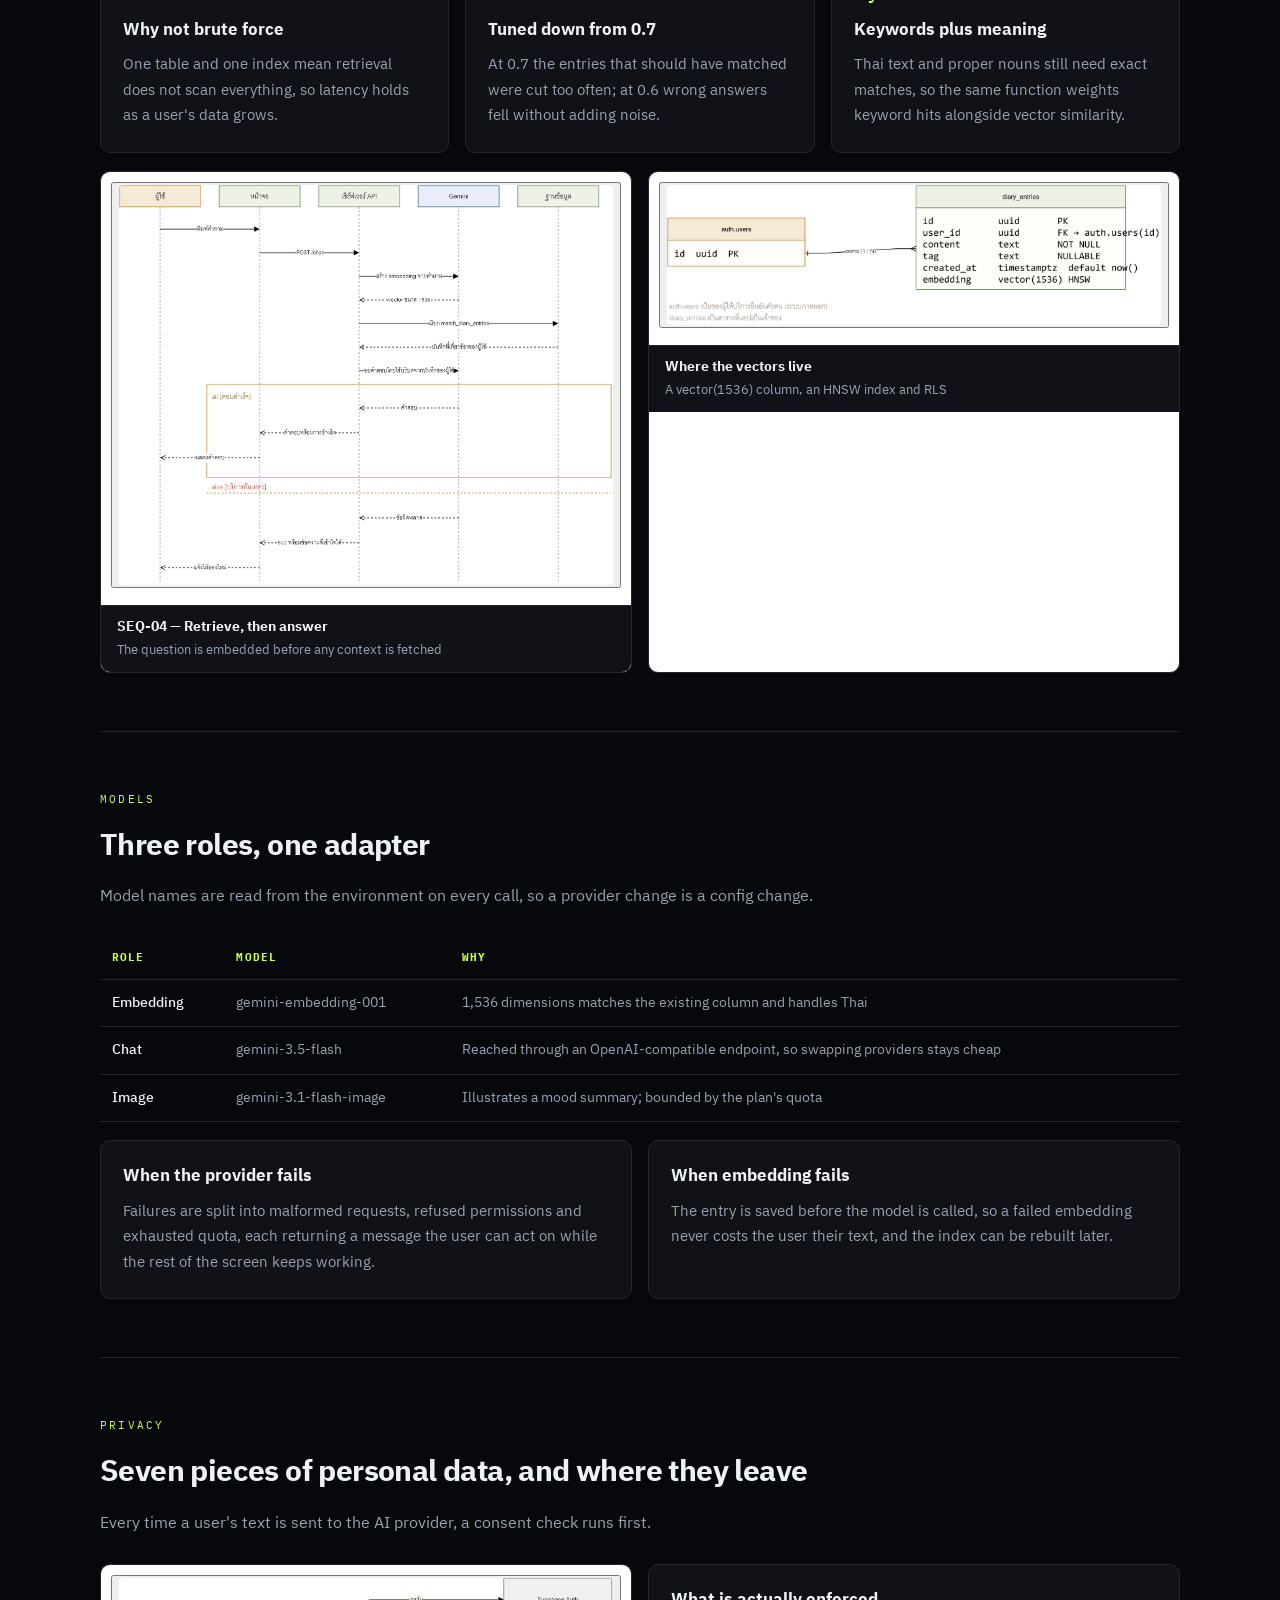
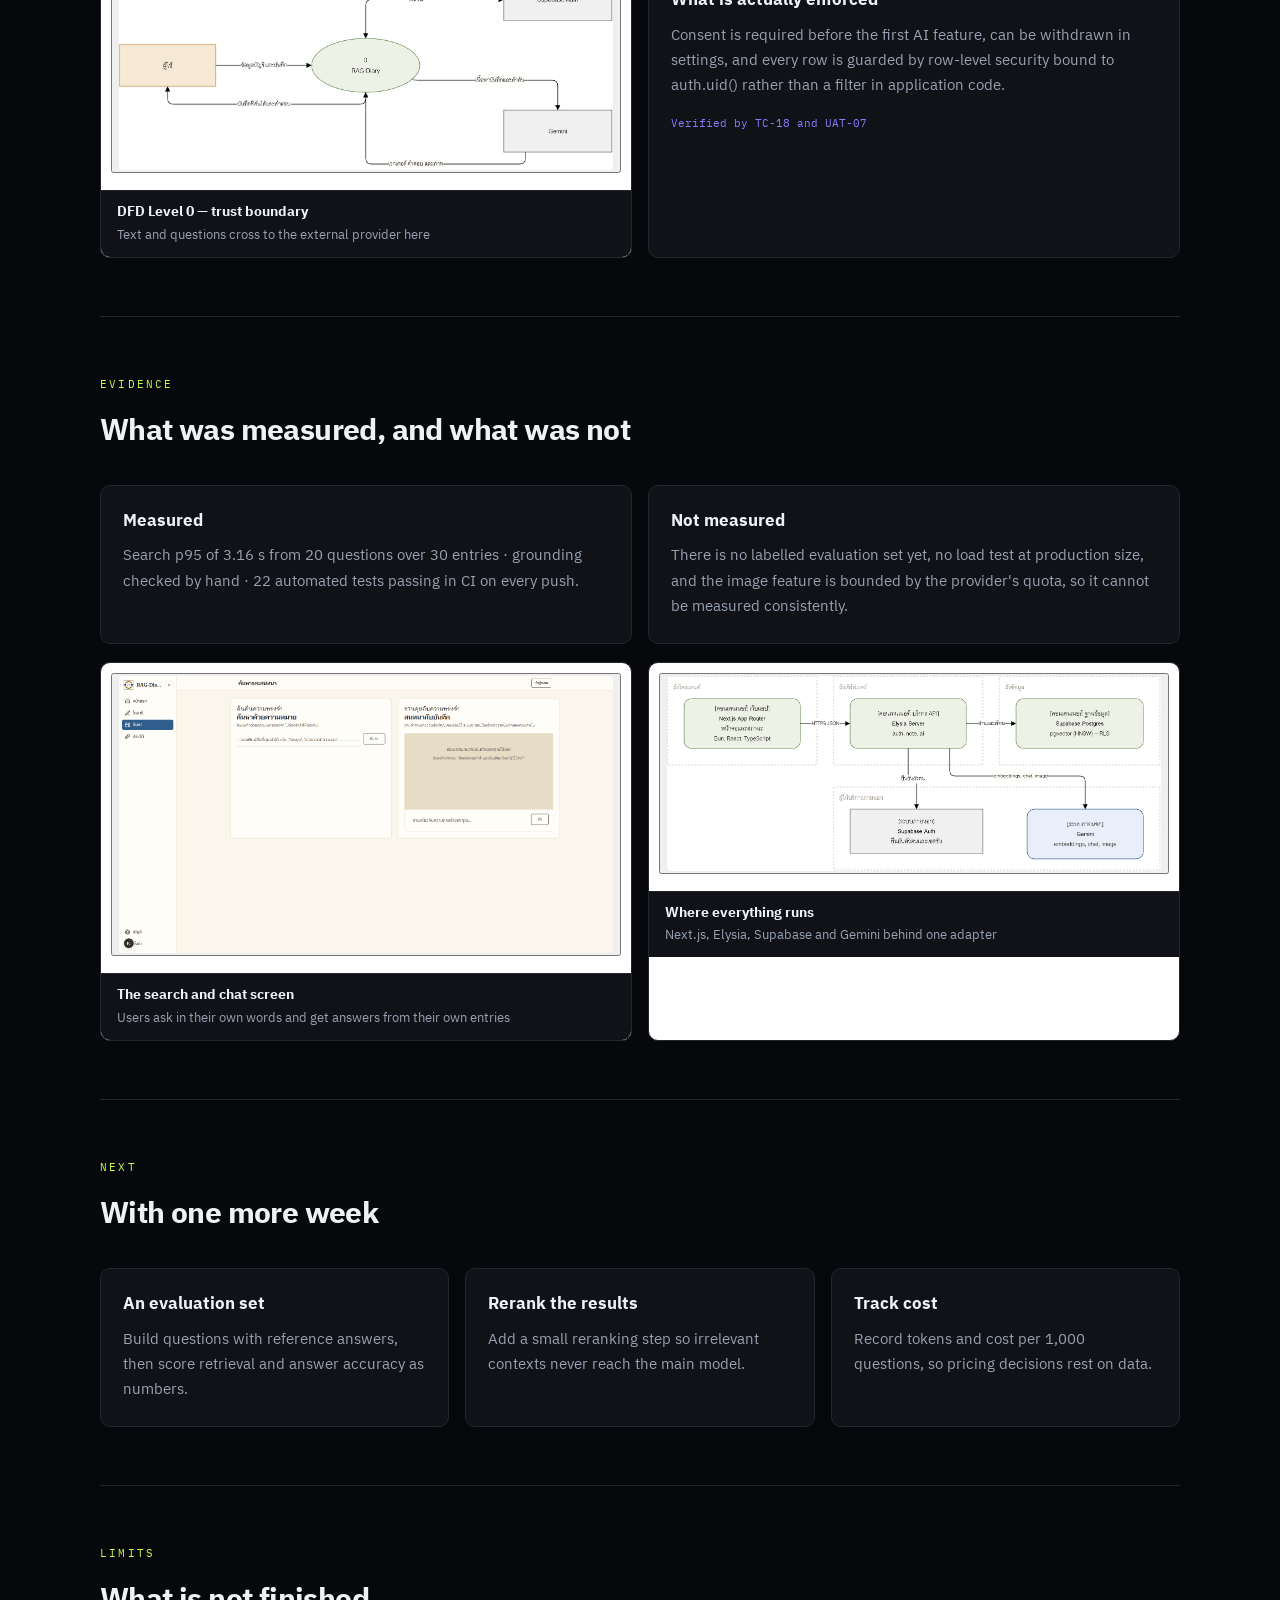
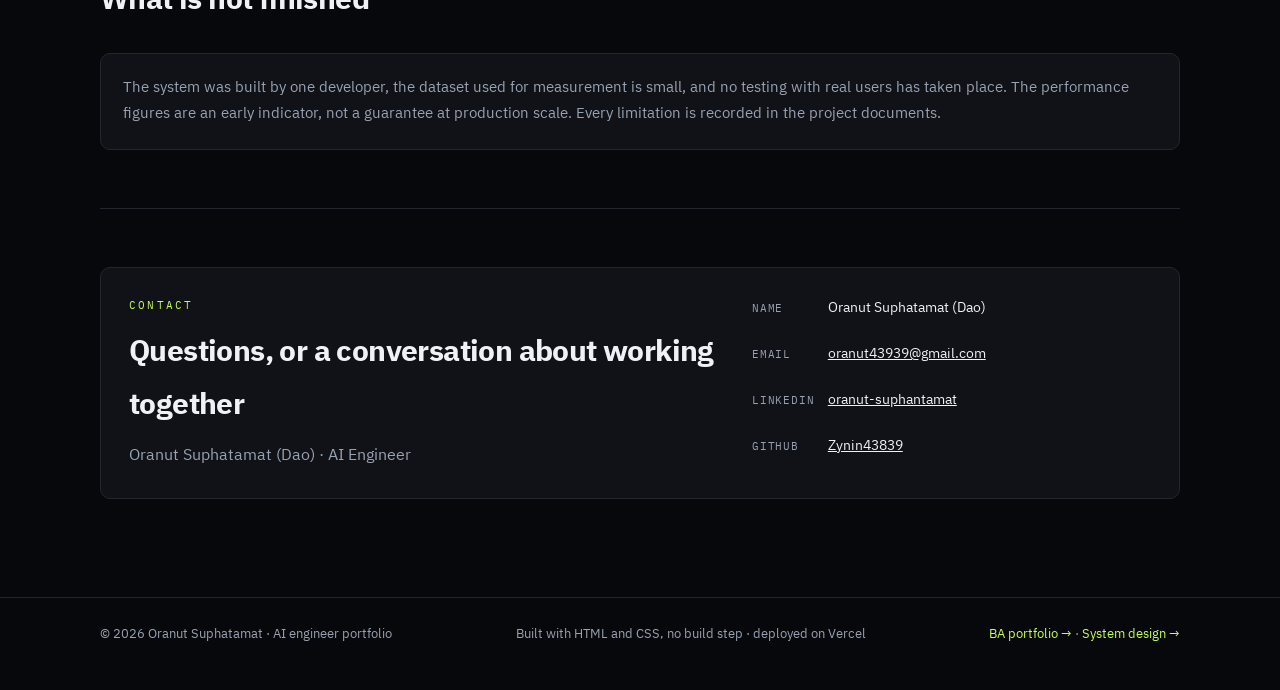
==== commit af0a0b17: "chore(footer): drop the web-dev link from the AI portfolio The AI portfolio now points only at the a" ====
--- a/en/index.html
+++ b/en/index.html
@@ -301,8 +301,7 @@
       <p>Built with HTML and CSS, no build step · deployed on Vercel</p>
       <p>
         <a href="https://oranut-ba-portfolio.vercel.app">BA portfolio →</a> ·
-        <a href="https://oranut-ba-portfolio.vercel.app/#design">System design →</a> ·
-        <a href="https://dao-portfolio-space.vercel.app">Code portfolio →</a>
+        <a href="https://oranut-ba-portfolio.vercel.app/#design">System design →</a>
       </p>
     </div>
   </footer>
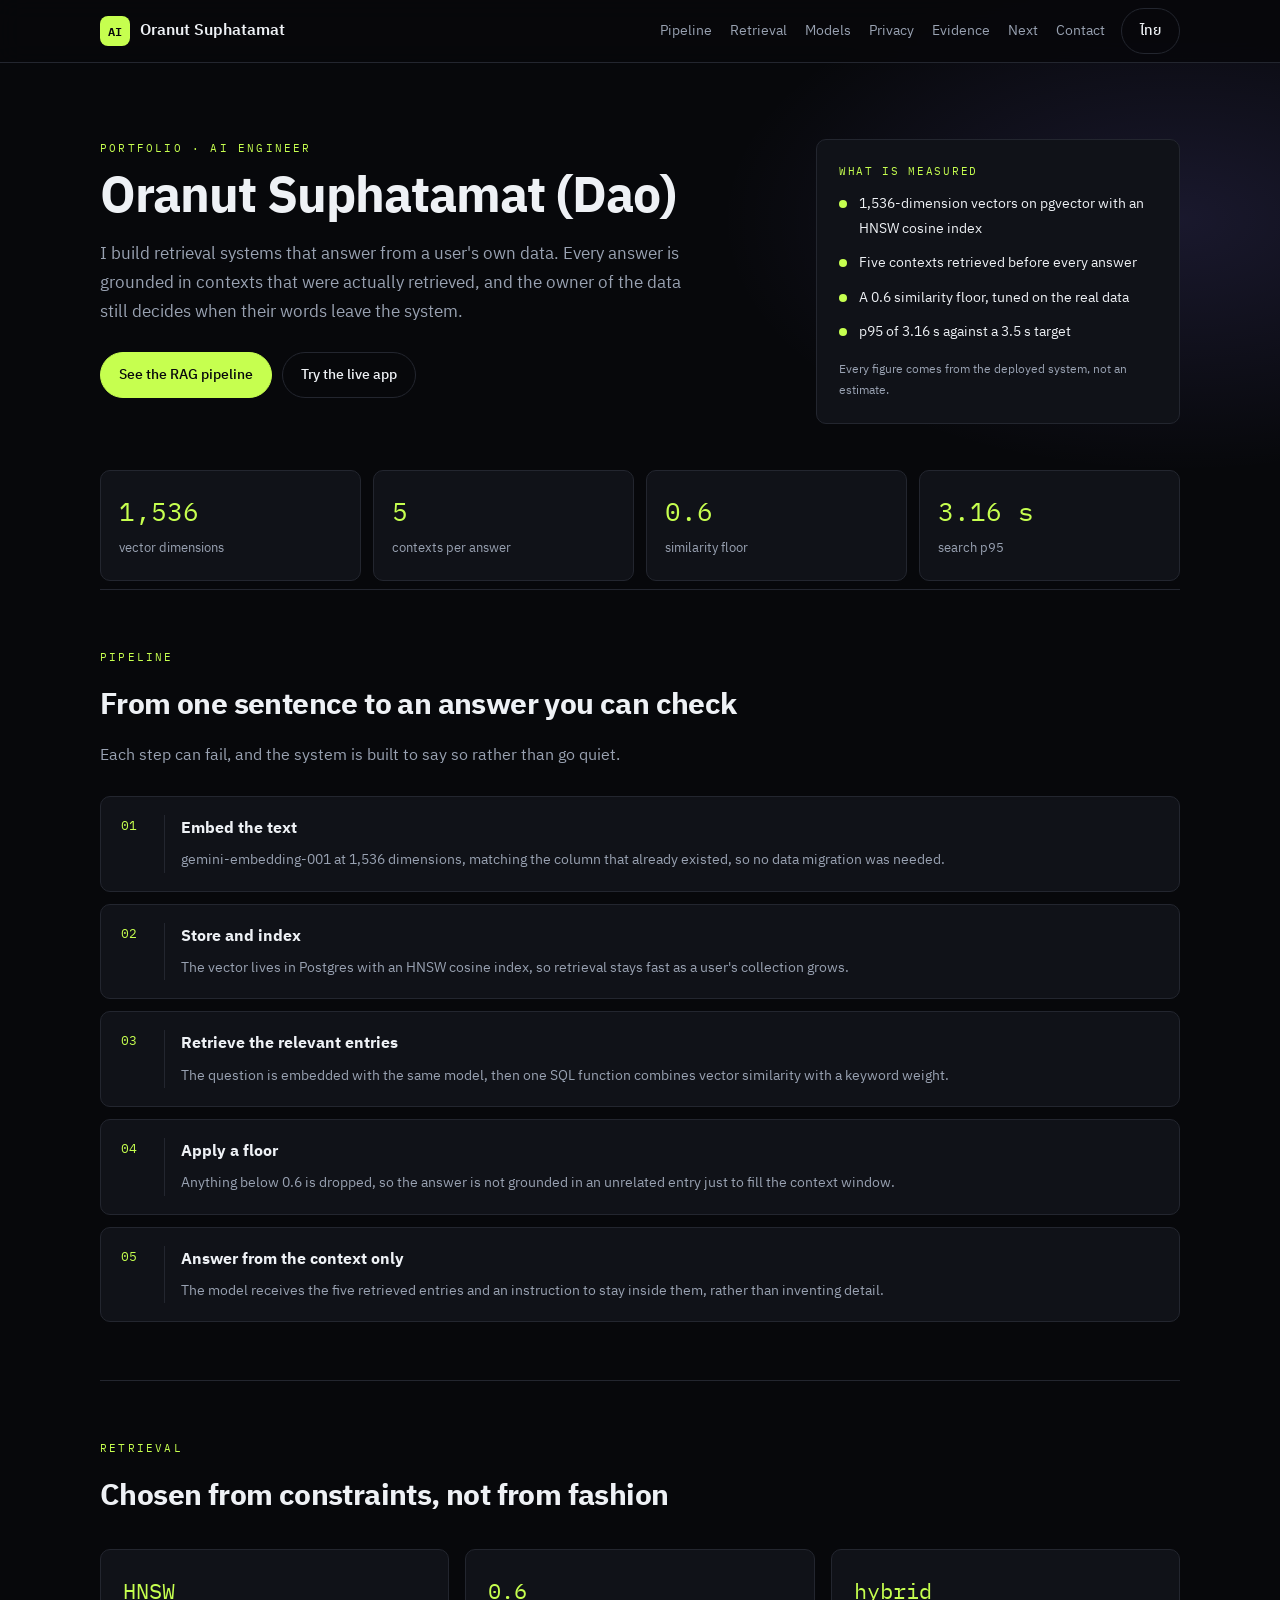
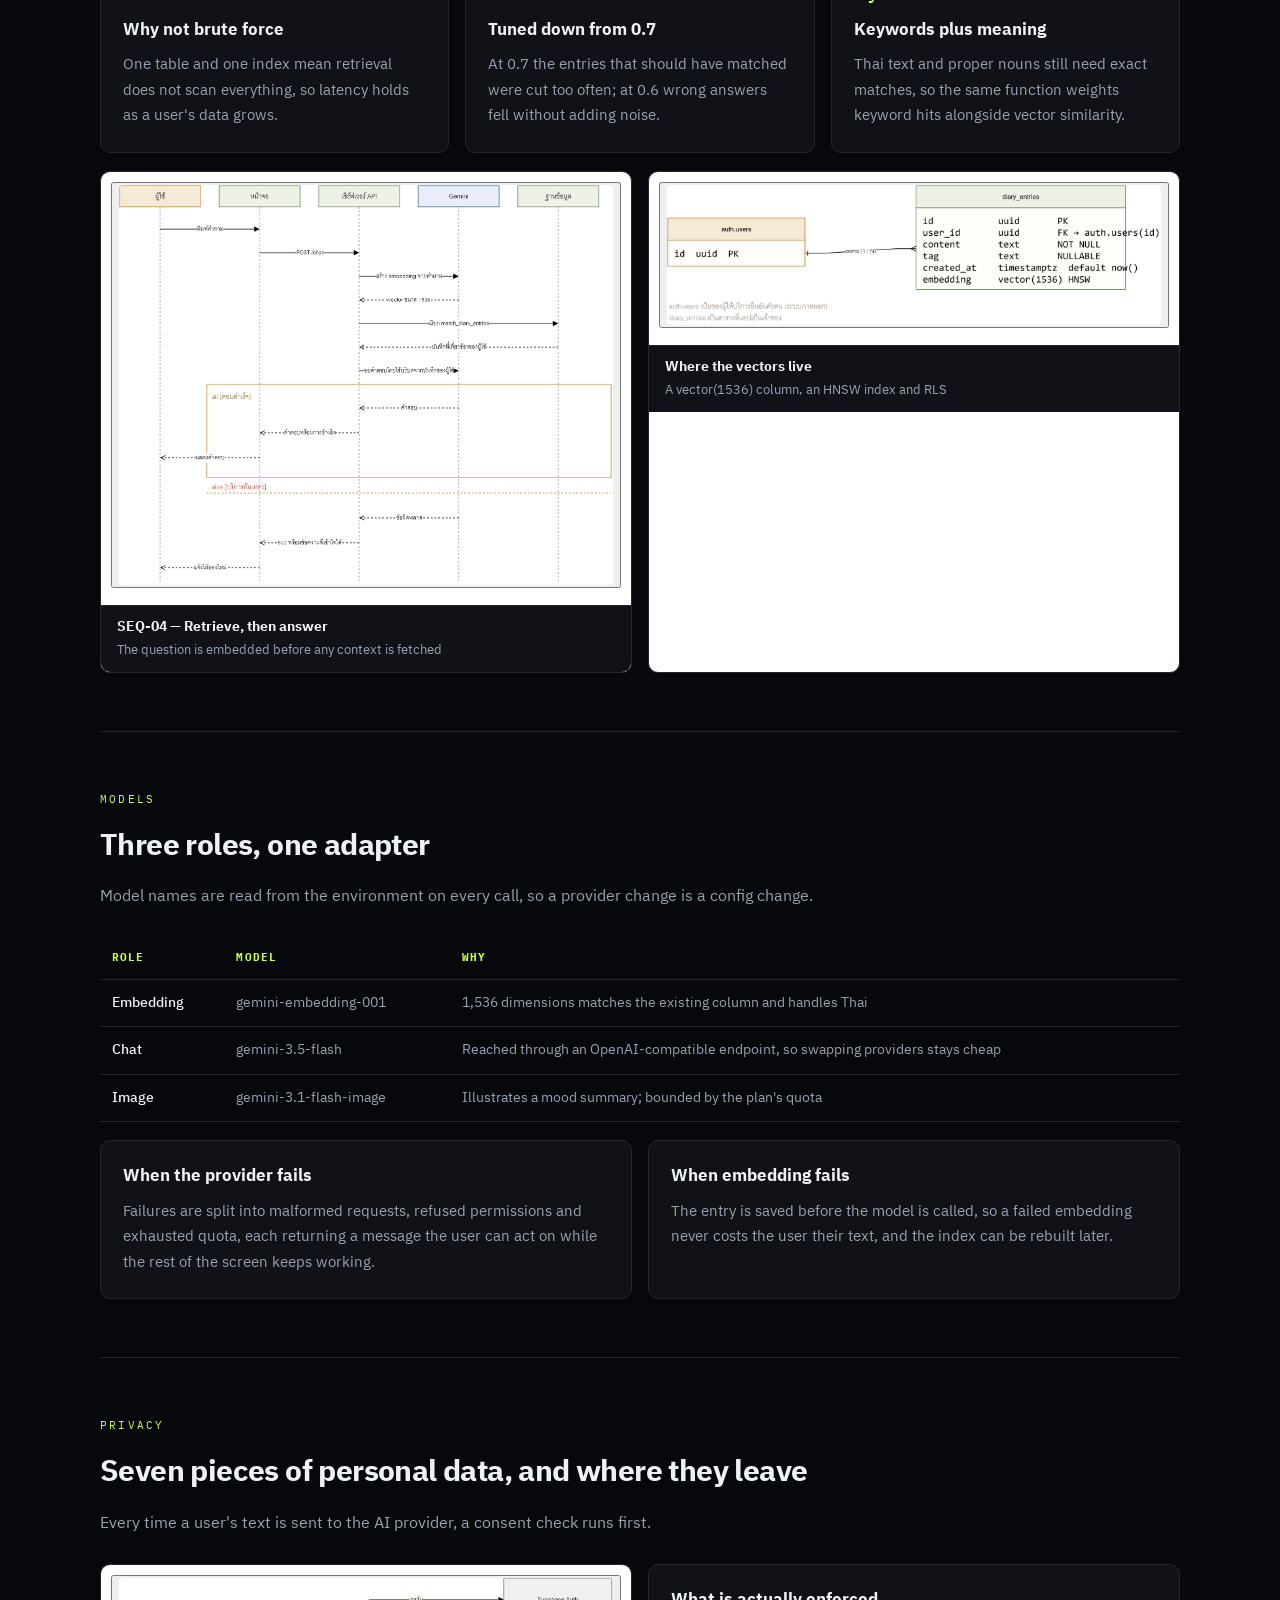
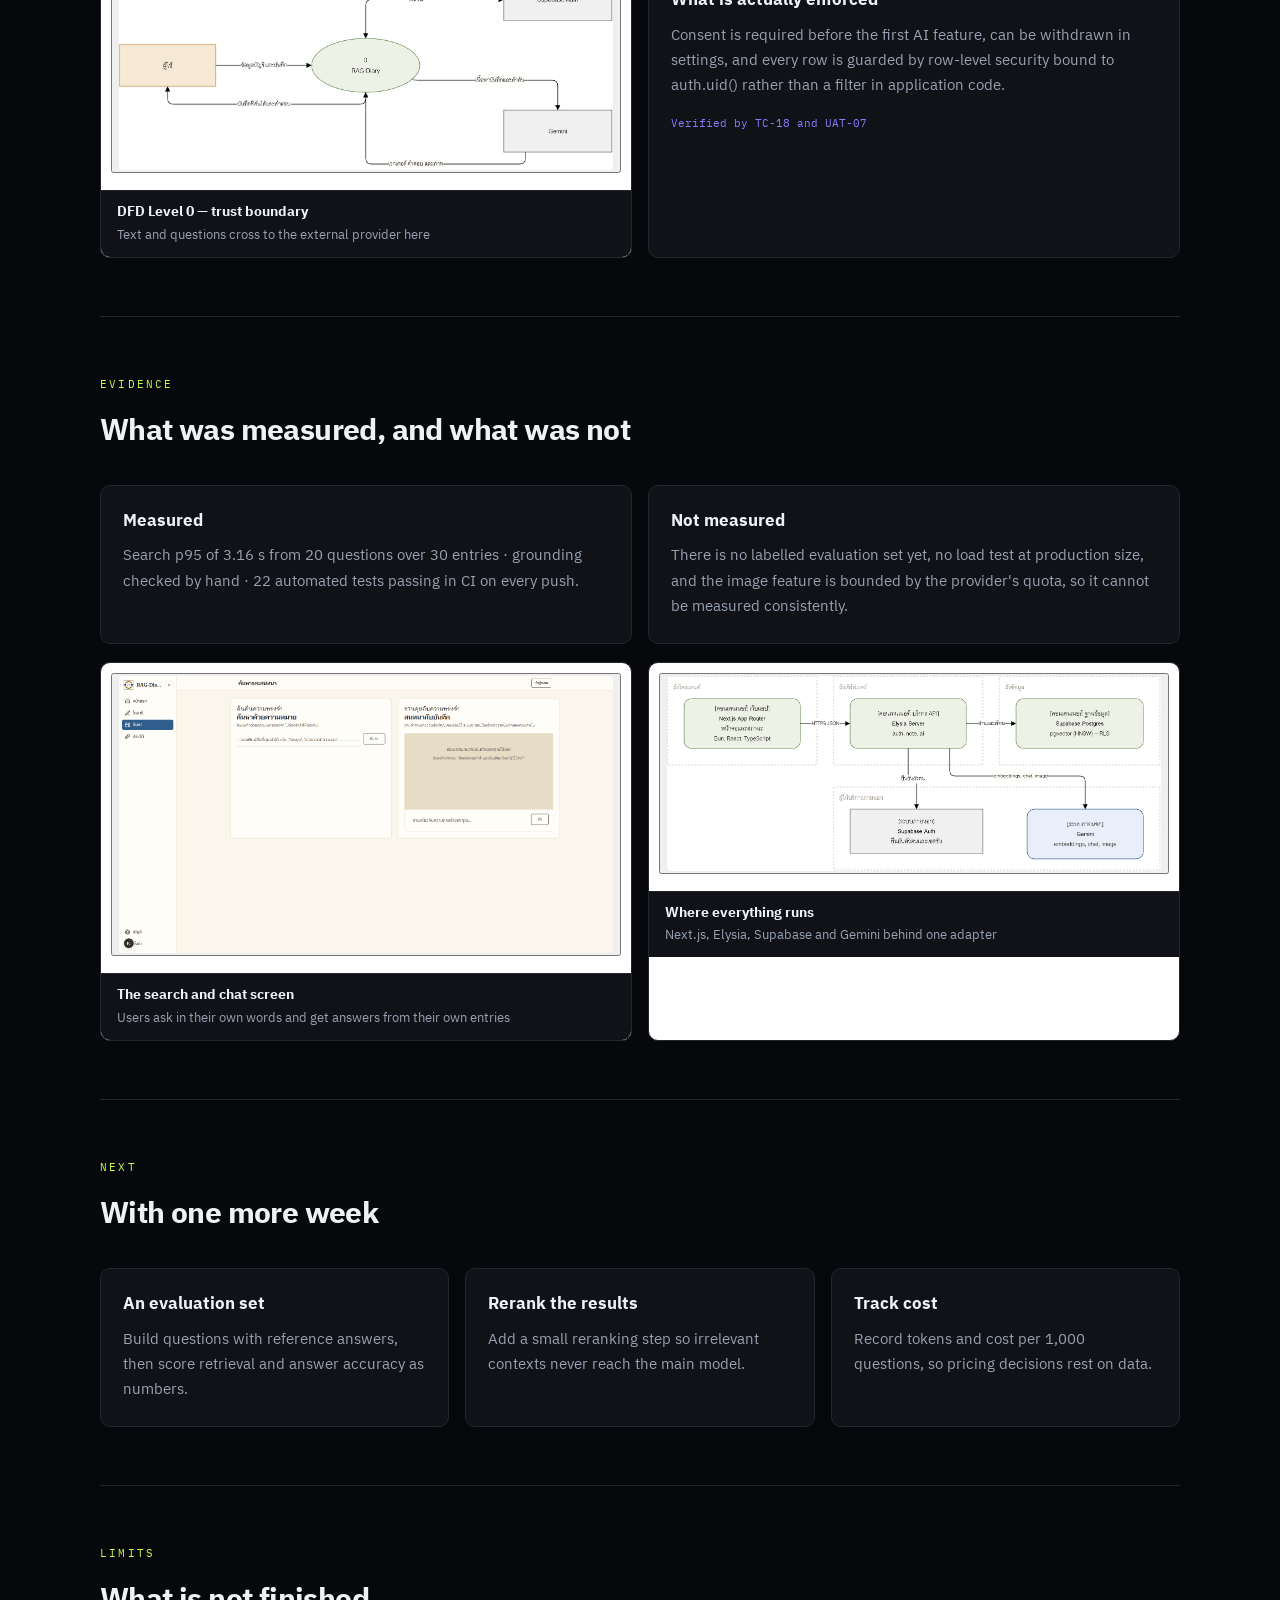
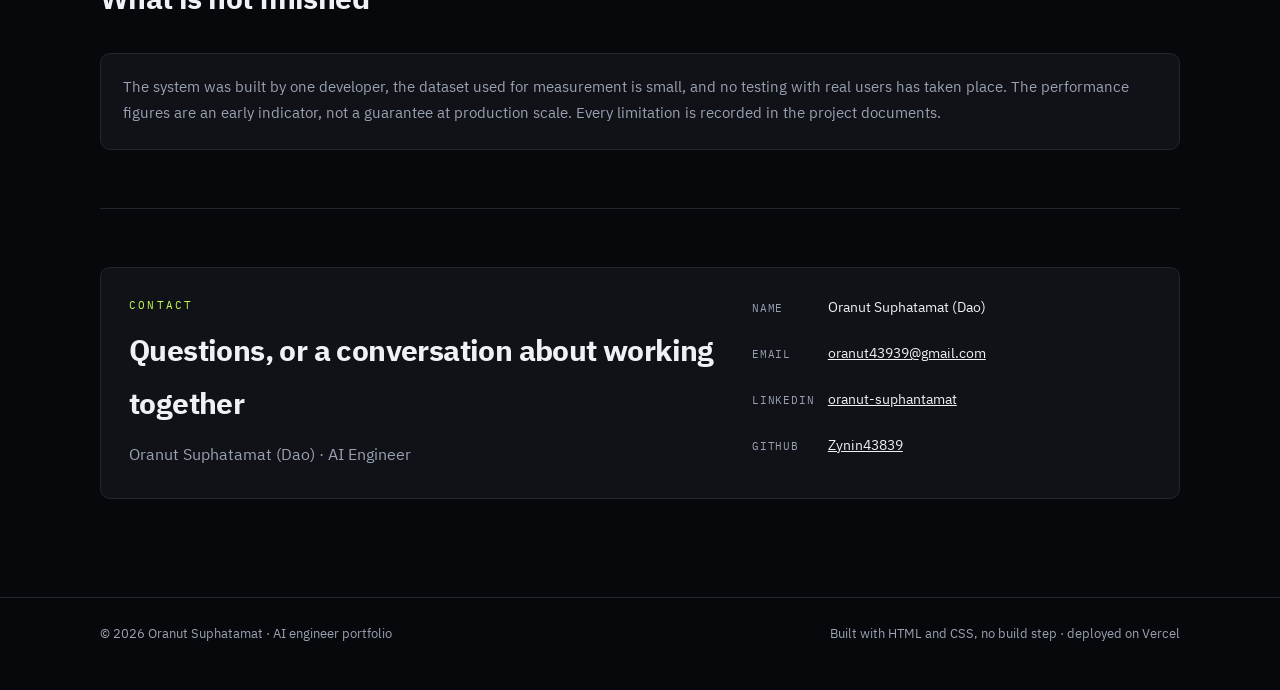
==== commit 671fe763: "chore(footer): remove the last cross-portfolio links" ====
--- a/en/index.html
+++ b/en/index.html
@@ -299,10 +299,6 @@
     <div class="wrap footer-inner">
       <p>© <span id="year"></span> Oranut Suphatamat · AI engineer portfolio</p>
       <p>Built with HTML and CSS, no build step · deployed on Vercel</p>
-      <p>
-        <a href="https://oranut-ba-portfolio.vercel.app">BA portfolio →</a> ·
-        <a href="https://oranut-ba-portfolio.vercel.app/#design">System design →</a>
-      </p>
     </div>
   </footer>
 
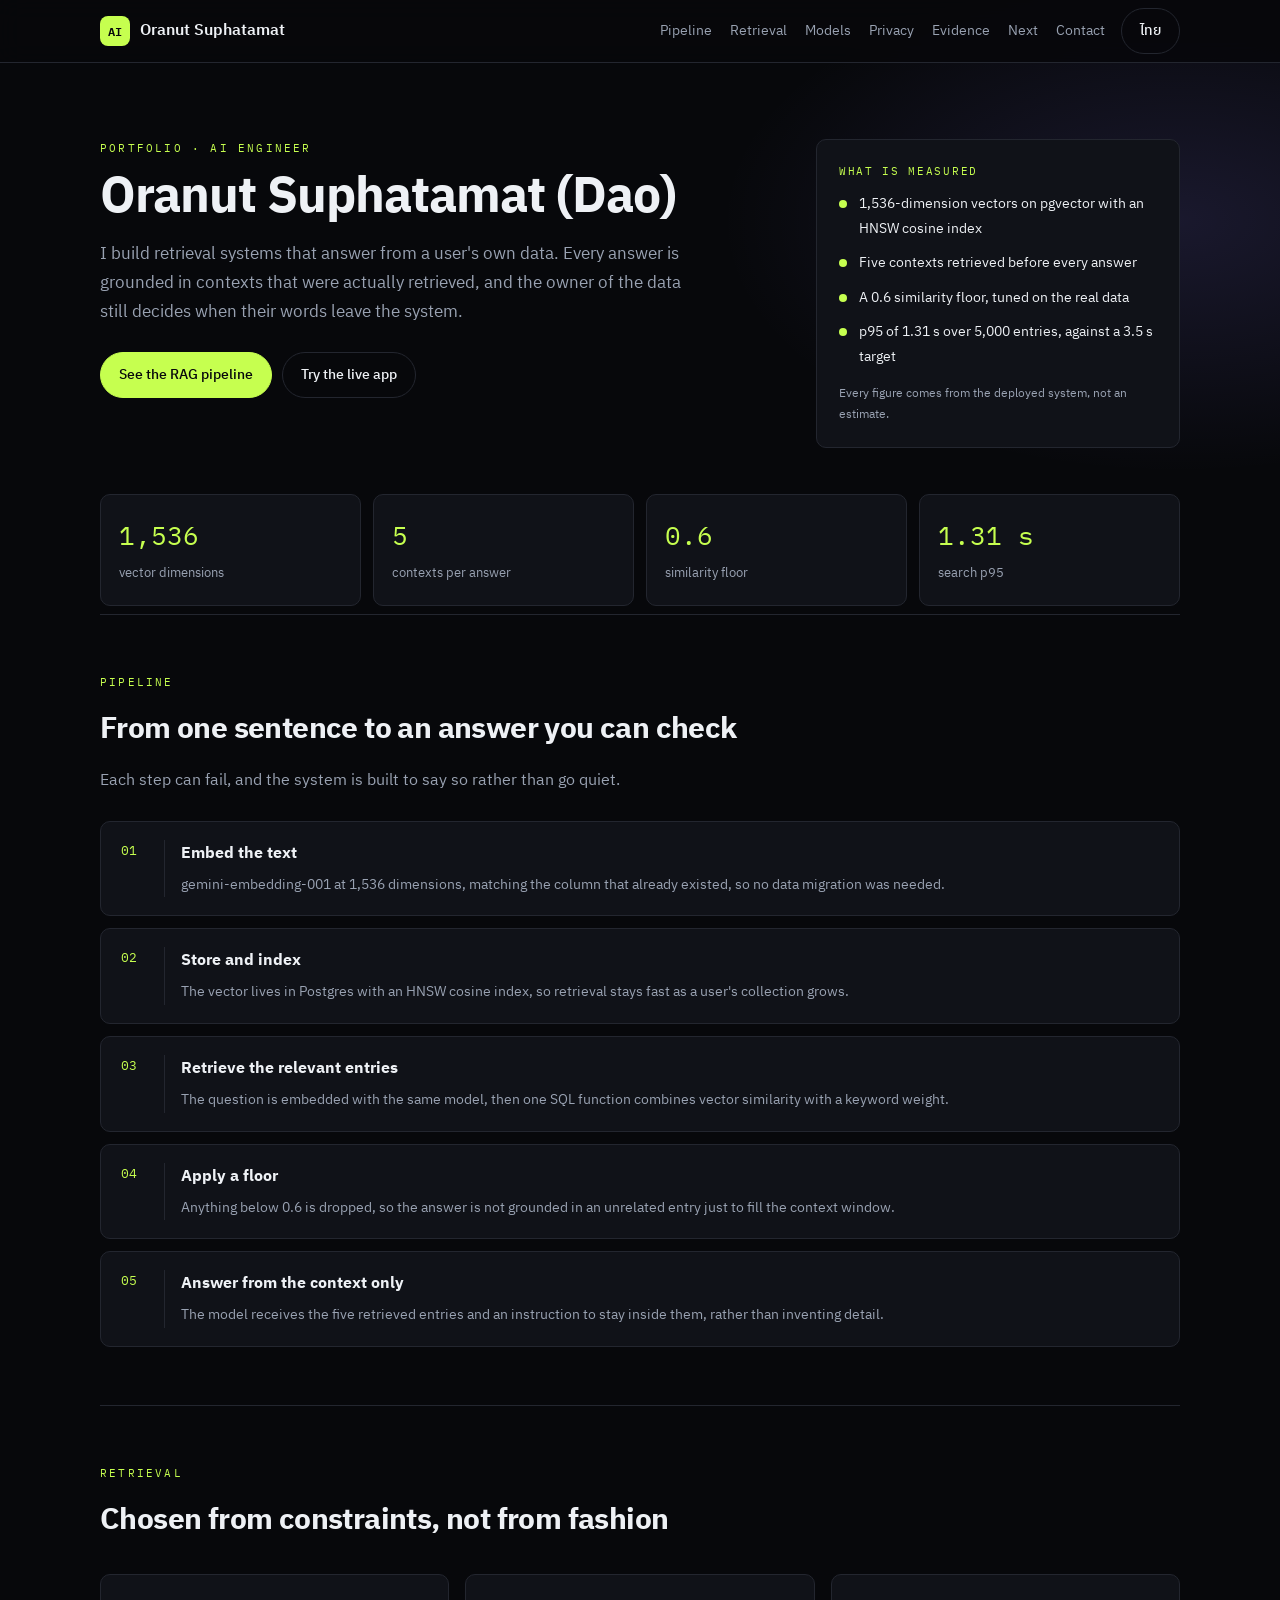
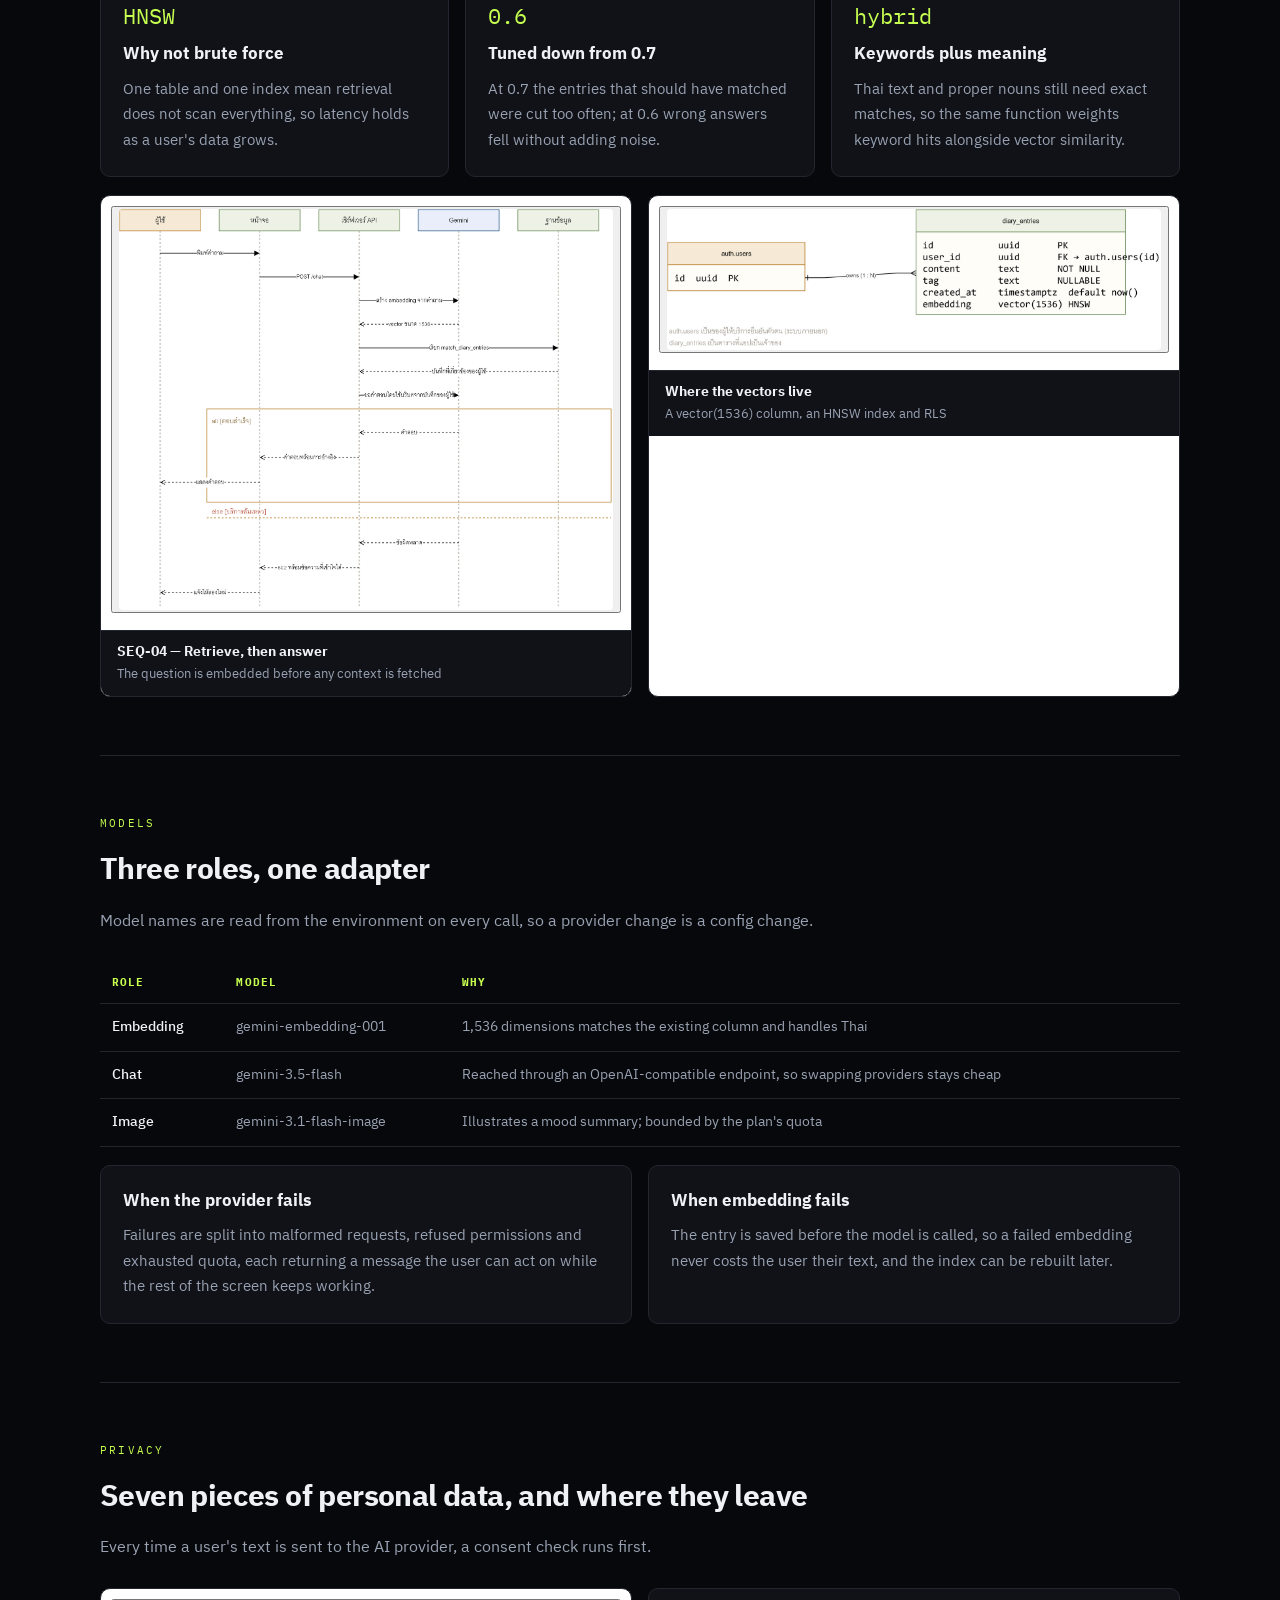
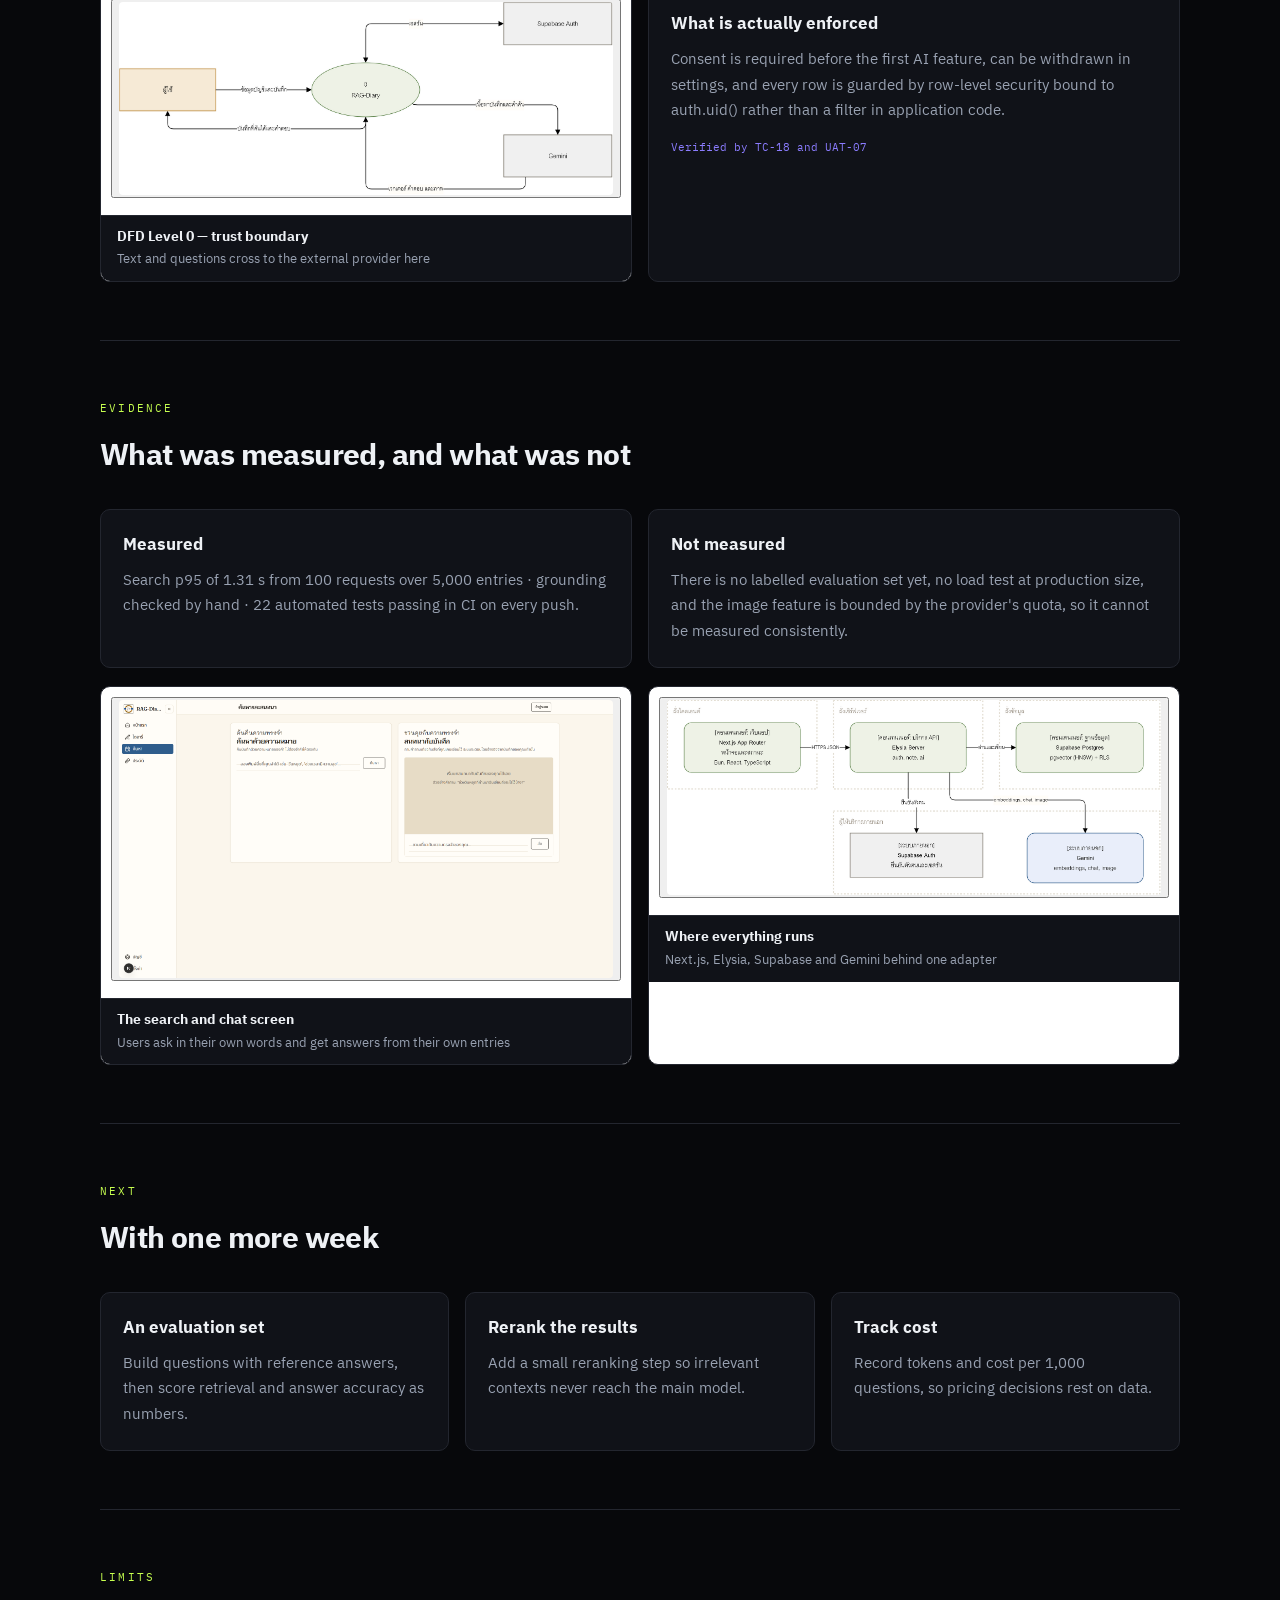
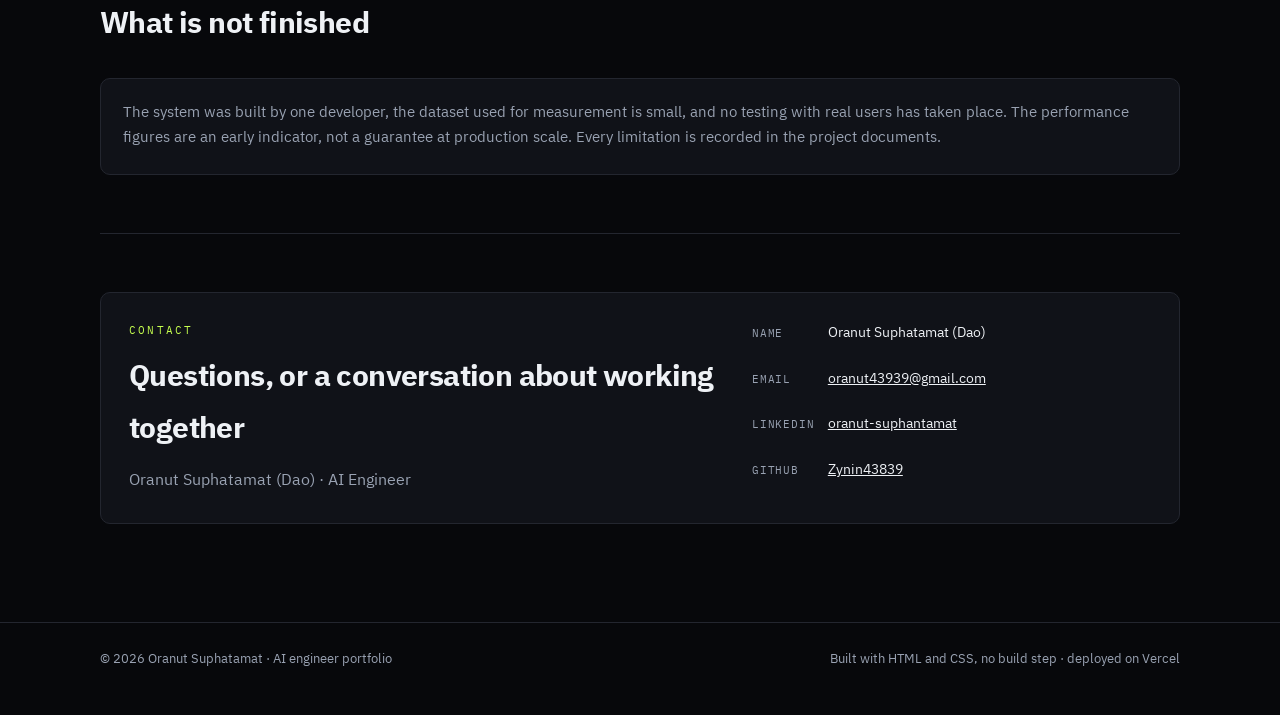
==== commit 73aaf962: "docs: quote the load-test p95 (1.31 s over 5,000 entries)" ====
--- a/en/index.html
+++ b/en/index.html
@@ -57,7 +57,7 @@
           <li>1,536-dimension vectors on pgvector with an HNSW cosine index</li>
           <li>Five contexts retrieved before every answer</li>
           <li>A 0.6 similarity floor, tuned on the real data</li>
-          <li>p95 of 3.16 s against a 3.5 s target</li>
+          <li>p95 of 1.31 s over 5,000 entries, against a 3.5 s target</li>
         </ul>
         <p class="card-note">Every figure comes from the deployed system, not an estimate.</p>
       </aside>
@@ -67,7 +67,7 @@
       <div class="metric"><span class="metric-num">1,536</span><span class="metric-label">vector dimensions</span></div>
       <div class="metric"><span class="metric-num">5</span><span class="metric-label">contexts per answer</span></div>
       <div class="metric"><span class="metric-num">0.6</span><span class="metric-label">similarity floor</span></div>
-      <div class="metric"><span class="metric-num">3.16 s</span><span class="metric-label">search p95</span></div>
+      <div class="metric"><span class="metric-num">1.31 s</span><span class="metric-label">search p95</span></div>
     </section>
 
     <section class="section wrap" id="pipeline">
@@ -215,7 +215,7 @@
         <article class="card">
           <h3>Measured</h3>
           <p>
-            Search p95 of 3.16 s from 20 questions over 30 entries · grounding checked by hand ·
+            Search p95 of 1.31 s from 100 requests over 5,000 entries · grounding checked by hand ·
             22 automated tests passing in CI on every push.
           </p>
         </article>
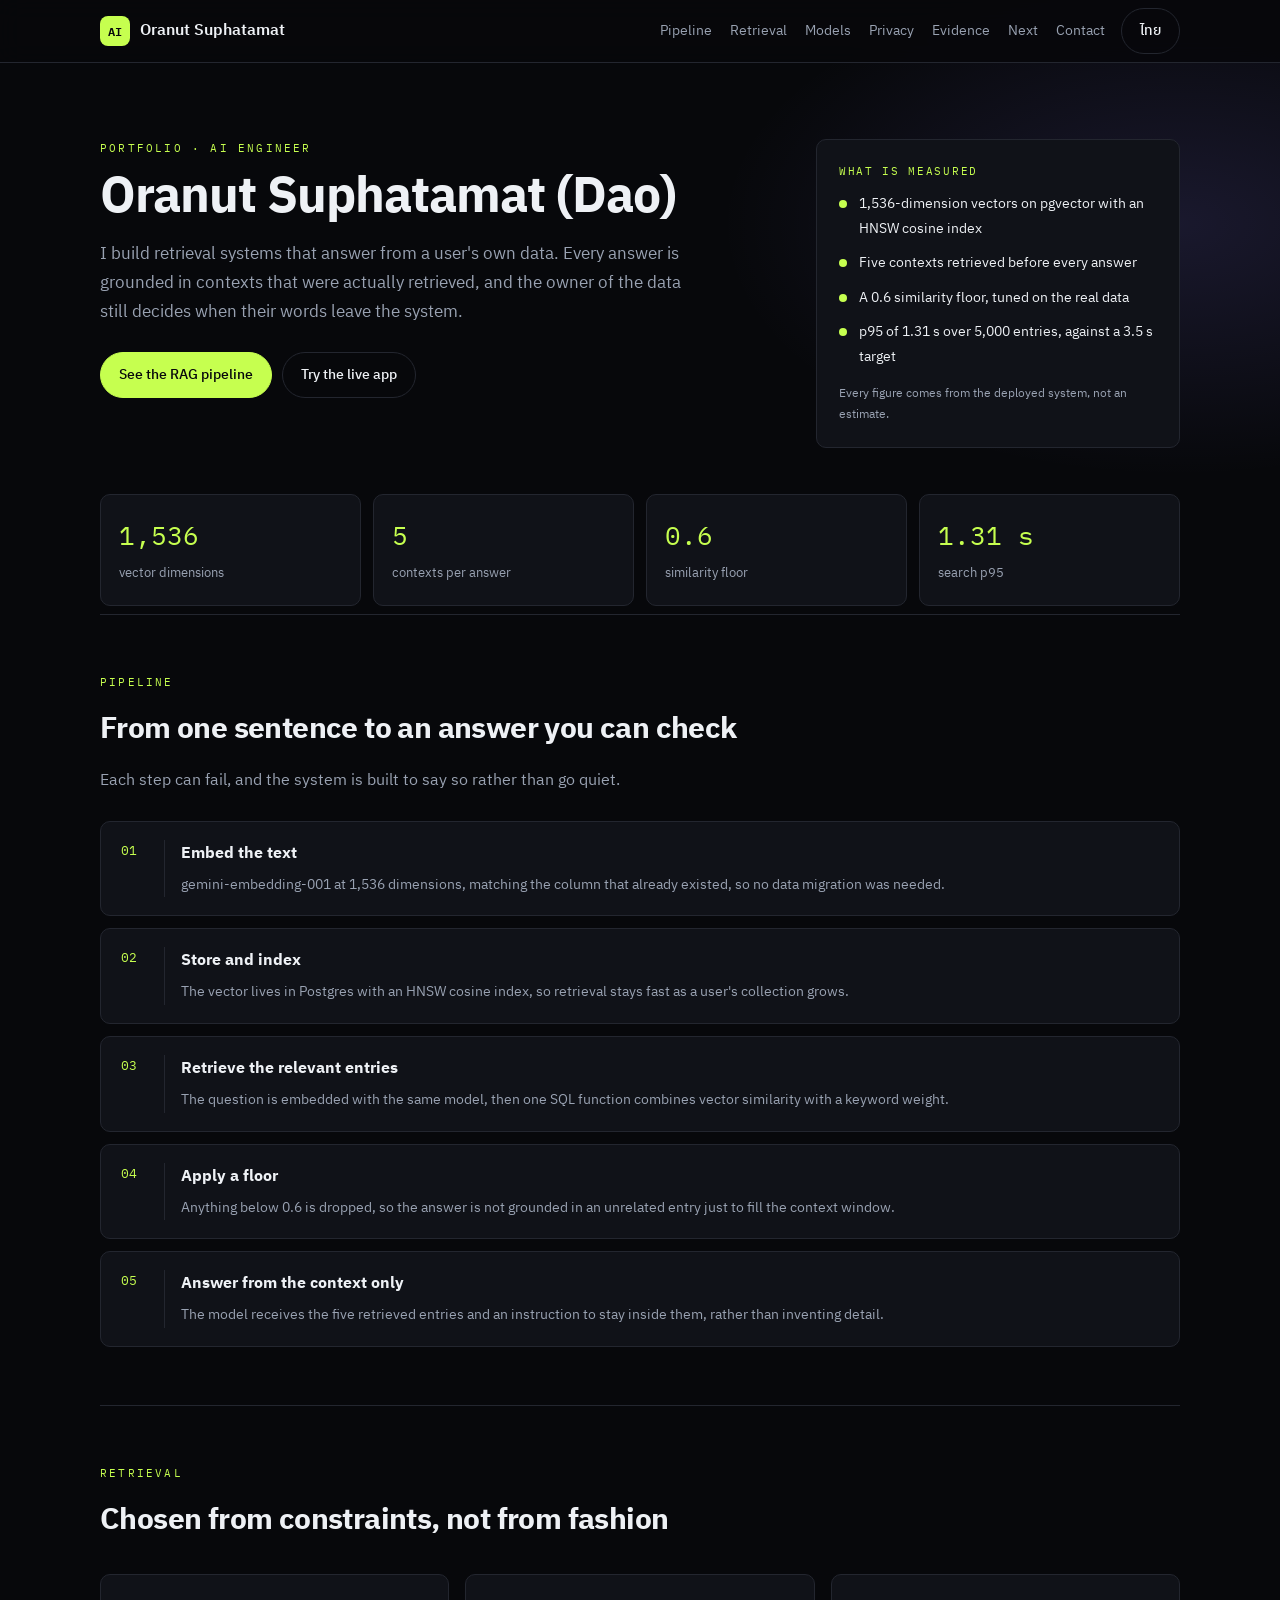
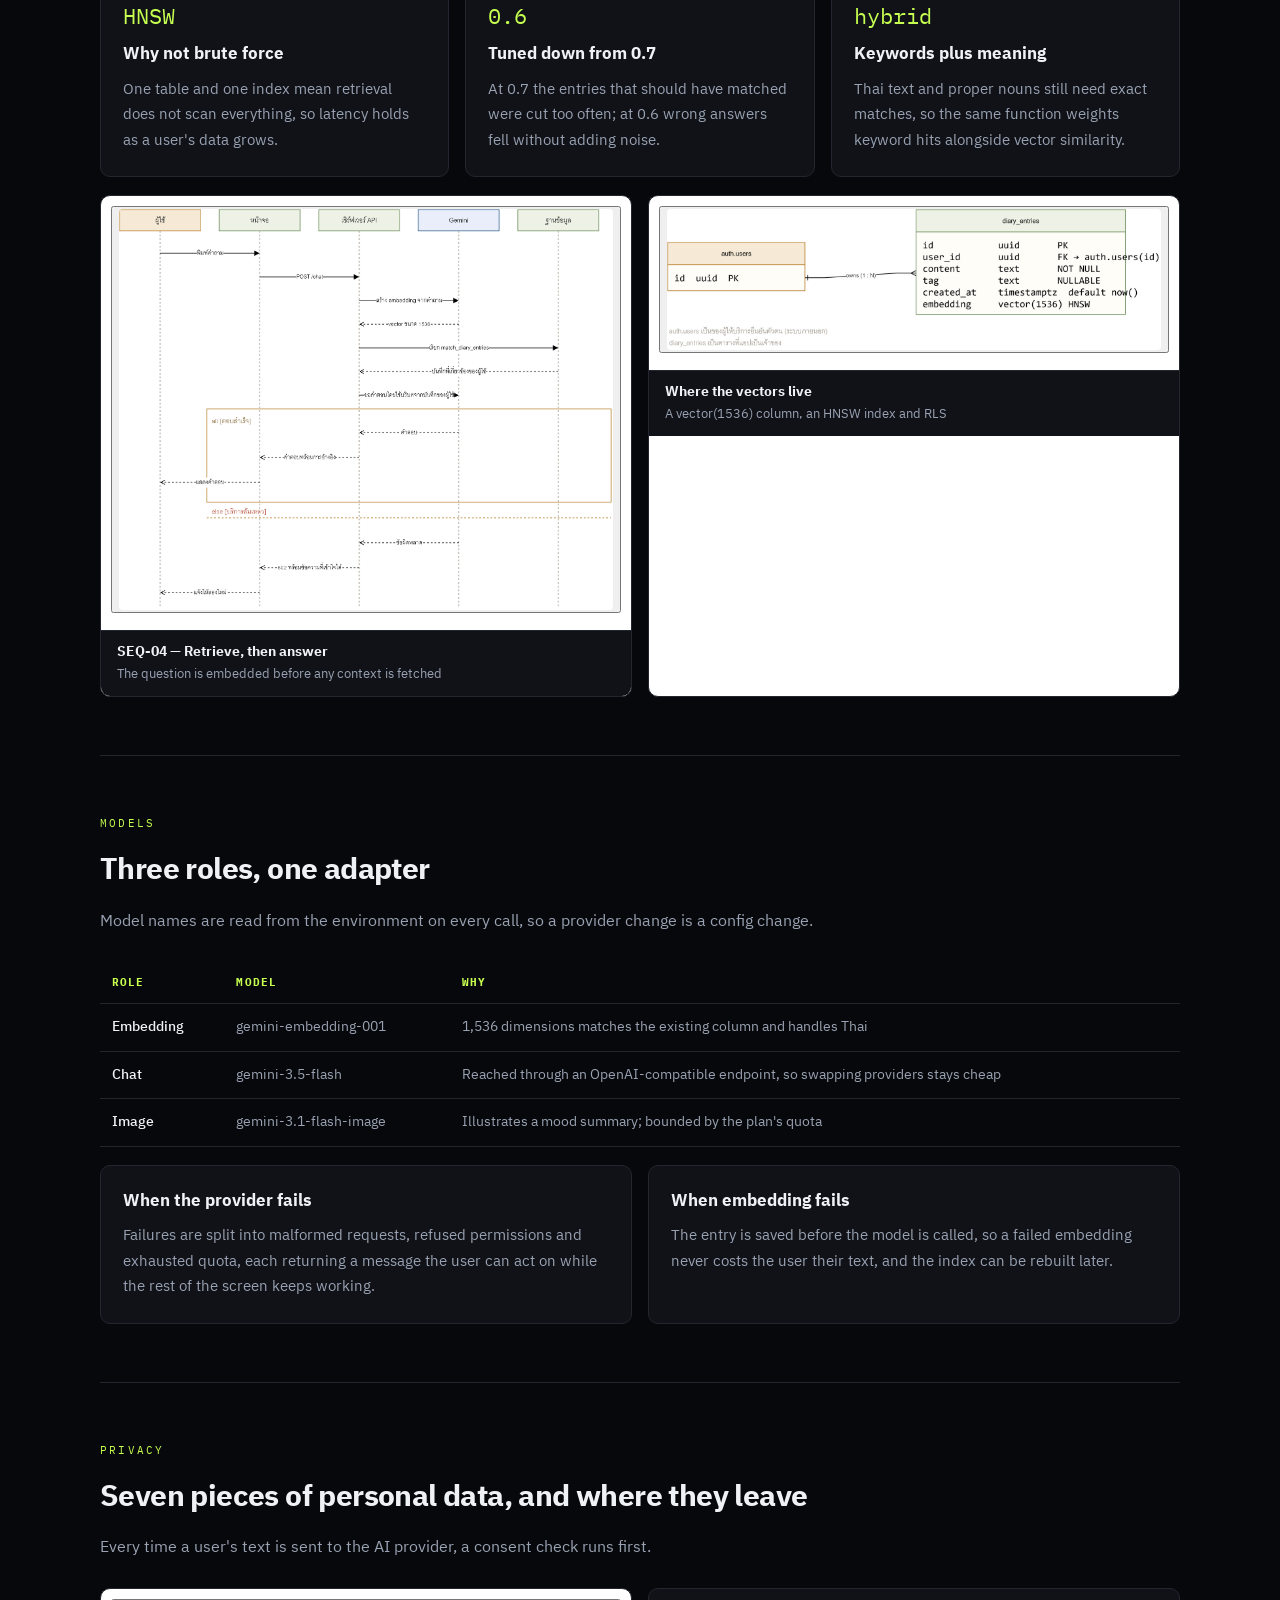
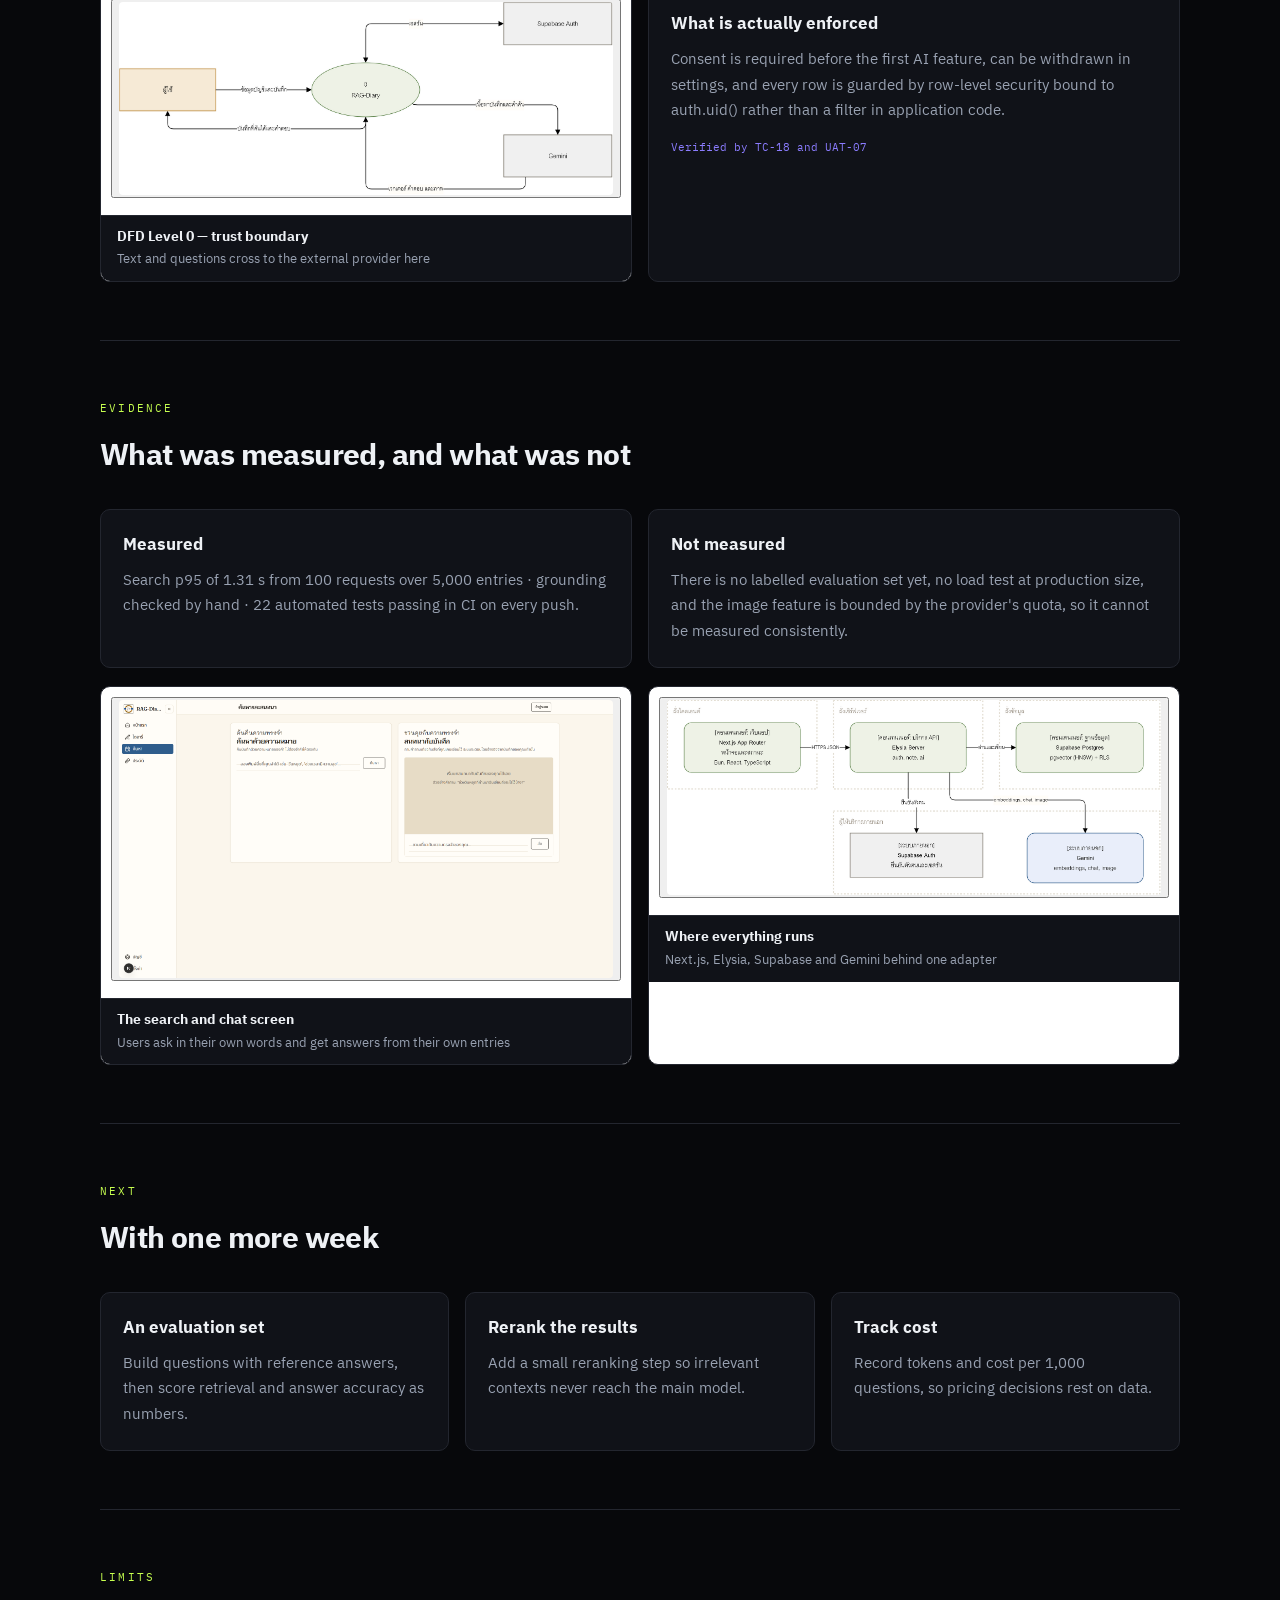
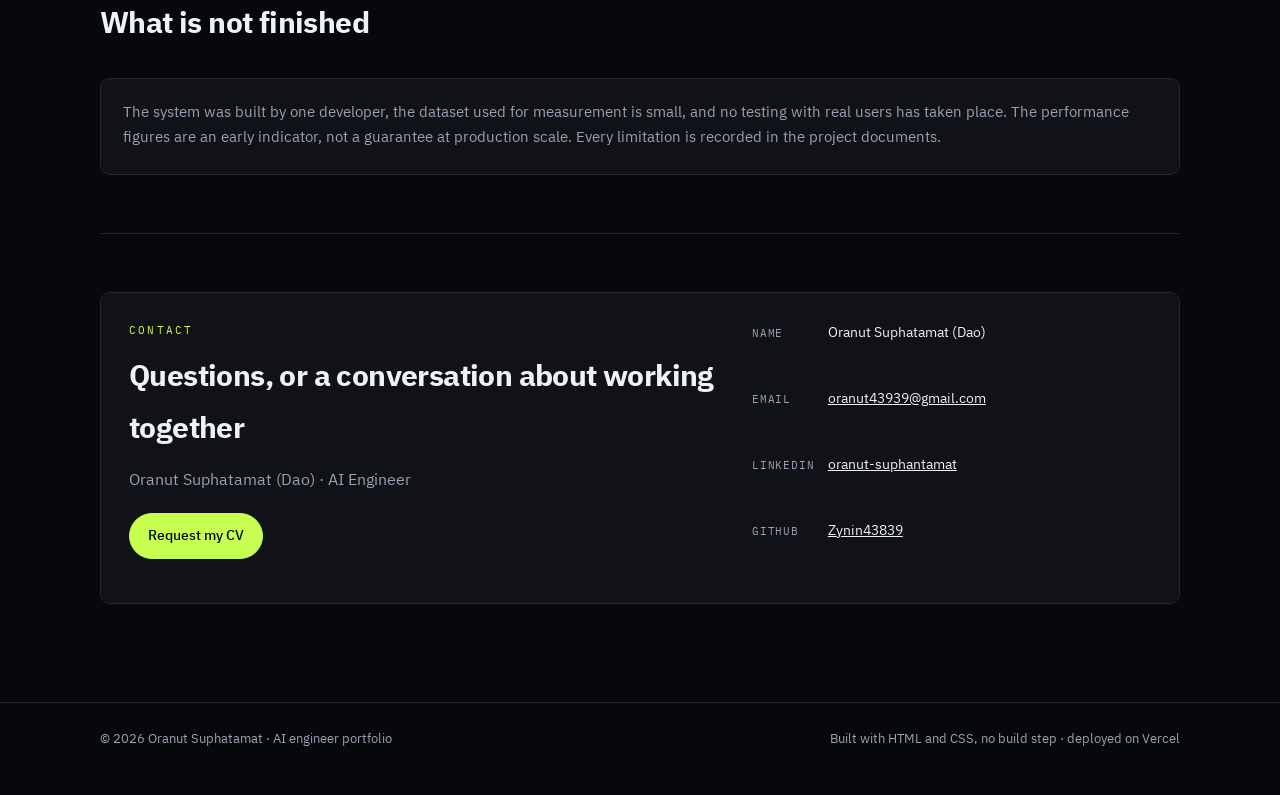
==== commit ee9cd8d3: "feat: offer a CV request in the contact card" ====
--- a/en/index.html
+++ b/en/index.html
@@ -284,6 +284,7 @@
           <p class="kicker">Contact</p>
           <h2>Questions, or a conversation about working together</h2>
           <p class="section-sub">Oranut Suphatamat (Dao) · AI Engineer</p>
+          <p style="margin-top: 18px;"><a class="btn btn-primary" href="mailto:oranut43939@gmail.com?subject=Request%20for%20CV">Request my CV</a></p>
         </div>
         <ul class="contact-list">
           <li><span>Name</span>Oranut Suphatamat (Dao)</li>
